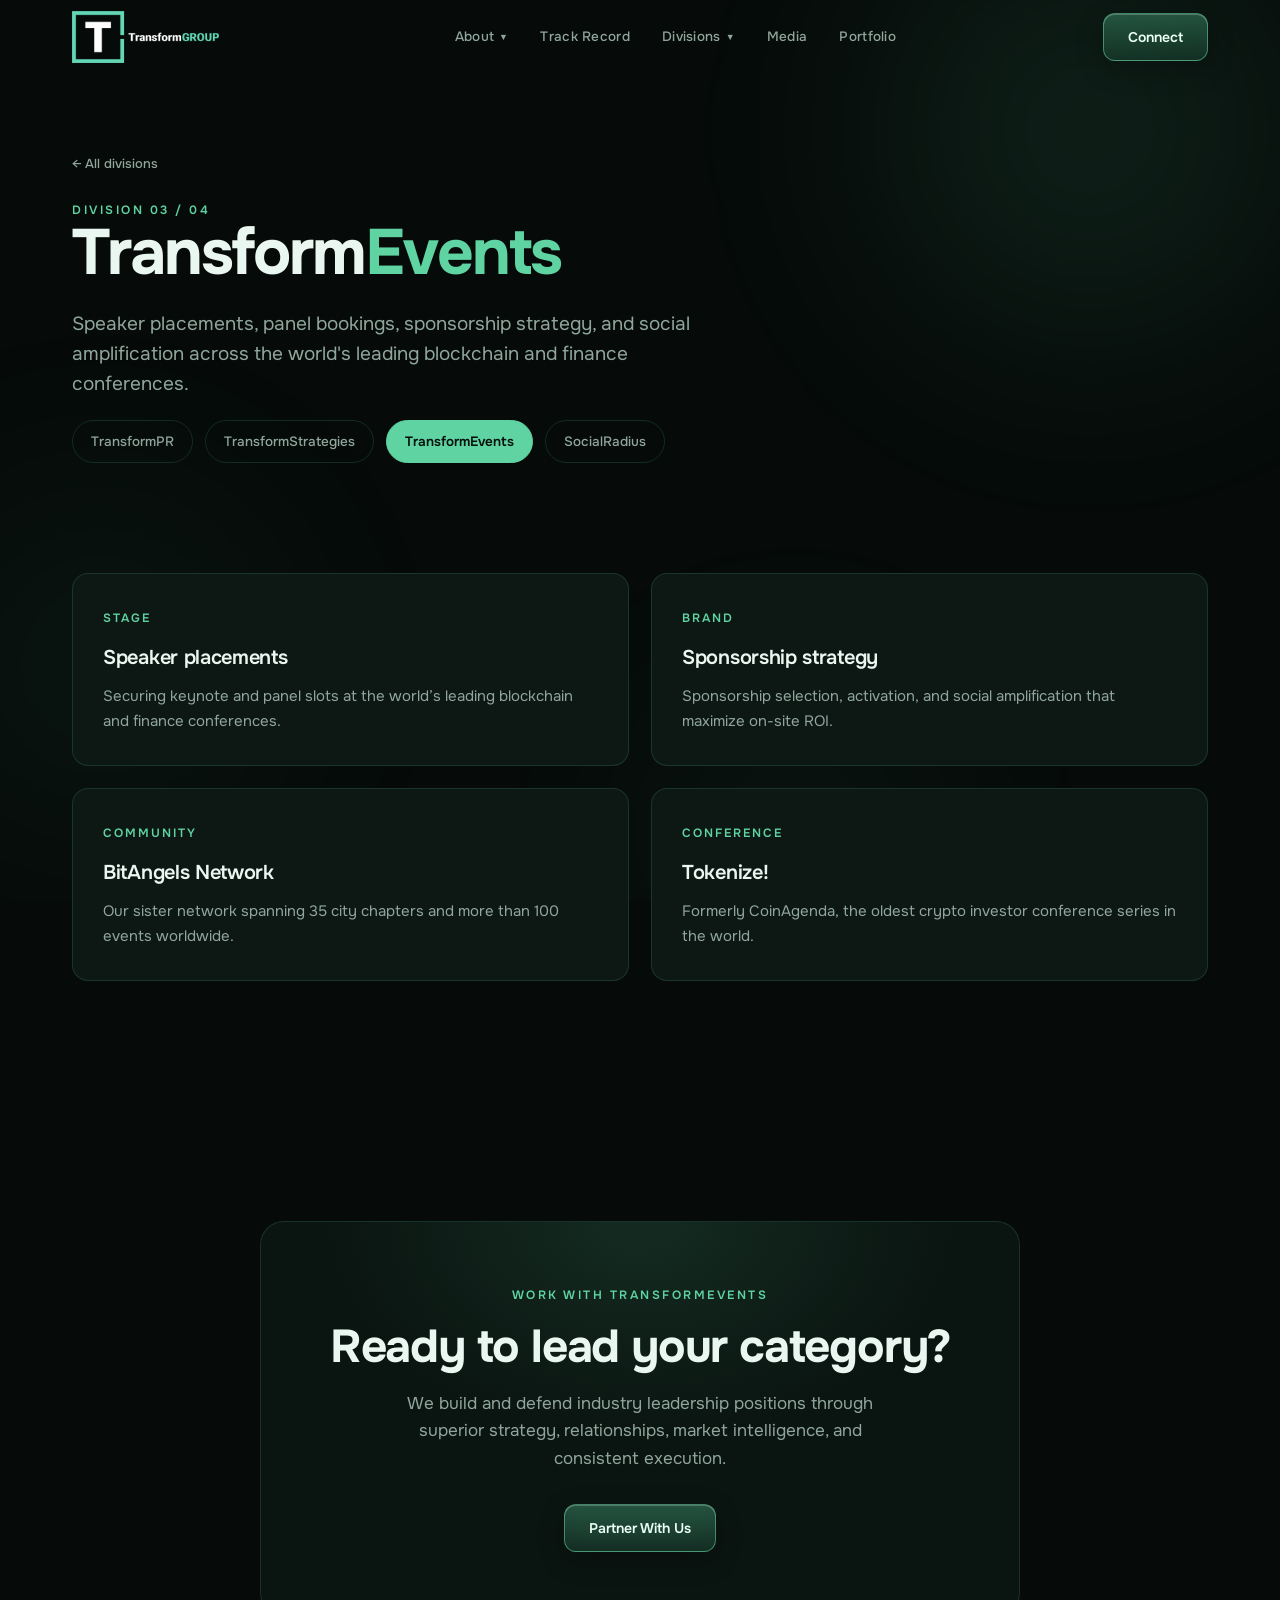
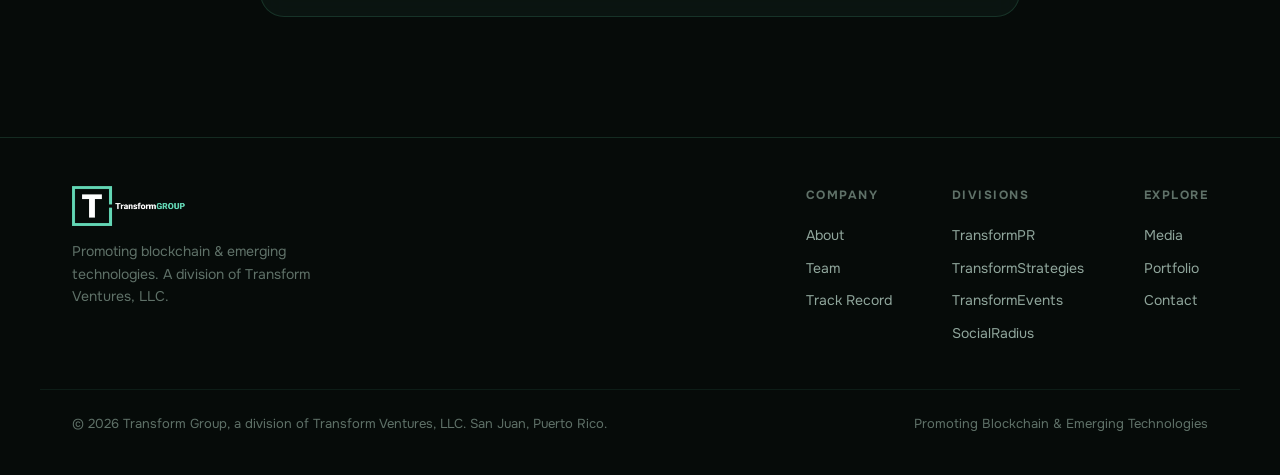
==== division-events.html @ 9abdb5f1 "Mobile: divisions as swipeable auto-advancing carousel (4s) + cache-bust v5 Co-Authored-By: Claude O" ====
<!DOCTYPE html>
<html lang="en">

<head>
  <meta charset="UTF-8">
  <meta name="viewport" content="width=device-width, initial-scale=1.0">
  <title>TransformEvents, Conference Speaking & Sponsorship | Transform Group</title>
  <meta name="description" content="TransformEvents secures speaker placements, panel bookings, and sponsorship strategy across the world's leading blockchain and finance conferences.">
  <meta name="robots" content="index, follow, max-image-preview:large">
  <meta name="theme-color" content="#060b09">
  <link rel="canonical" href="https://hannah435.github.io/transform-group-website/division-events.html">
  <meta property="og:type" content="website">
  <meta property="og:site_name" content="Transform Group">
  <meta property="og:title" content="TransformEvents, Conference Speaking & Sponsorship | Transform Group">
  <meta property="og:description" content="TransformEvents secures speaker placements, panel bookings, and sponsorship strategy across the world's leading blockchain and finance conferences.">
  <meta property="og:url" content="https://hannah435.github.io/transform-group-website/division-events.html">
  <meta name="twitter:card" content="summary_large_image">
  <link rel="icon" type="image/svg+xml" href="data:image/svg+xml,%3Csvg xmlns='http://www.w3.org/2000/svg' viewBox='0 0 32 32'%3E%3Crect x='4' y='4' width='24' height='24' rx='5' fill='none' stroke='%235fd3a2' stroke-width='3'/%3E%3Cpath d='M11 12h10M16 12v9' stroke='%23ffffff' stroke-width='3' stroke-linecap='round'/%3E%3C/svg%3E">
  <link rel="preconnect" href="https://fonts.googleapis.com">
  <link rel="preconnect" href="https://fonts.gstatic.com" crossorigin>
  <link href="https://fonts.googleapis.com/css2?family=Onest:wght@300;400;500;600;700;800&display=swap" rel="stylesheet">
  <link rel="stylesheet" href="site.css?v=5">
  <!-- Structured data: BreadcrumbList -->
  <script type="application/ld+json">
  {"@context":"https://schema.org","@type":"BreadcrumbList","itemListElement":[{"@type":"ListItem","position":1,"name":"Home","item":"https://hannah435.github.io/transform-group-website/"},{"@type":"ListItem","position":2,"name":"Divisions","item":"https://hannah435.github.io/transform-group-website/#divisions"},{"@type":"ListItem","position":3,"name":"TransformEvents","item":"https://hannah435.github.io/transform-group-website/division-events.html"}]}
  </script>
</head>

<body>
  <div class="ambient" aria-hidden="true">
    <div class="orb a"></div>
    <div class="orb b"></div>
    <div class="orb c"></div>
  </div>

  <header id="header">
    <div class="wrap nav">
      <a class="brand" href="index.html#top"><img src="img/logo.png" alt="Transform Group" class="brand-logo"></a>
      <nav class="nav-links" aria-label="Primary">
        <div class="has-sub">
          <a href="index.html#about" aria-haspopup="true">About <span class="caret">&#9660;</span></a>
          <div class="submenu">
            <a href="index.html#about"><b>Transform Group</b><span>The company &amp; what we stand for</span></a>
            <a href="team.html"><b>Team</b><span>Meet the senior leadership</span></a>
          </div>
        </div>
        <a href="index.html#track">Track Record</a>
        <div class="has-sub">
          <a href="index.html#divisions" aria-haspopup="true">Divisions <span class="caret">&#9660;</span></a>
          <div class="submenu">
            <a href="division-pr.html"><b>Transform<em>PR</em></b><span>TransformPR is Transform Group's full-servic&hellip;</span></a>
            <a href="division-strategies.html"><b>Transform<em>Strategies</em></b><span>TransformStrategies delivers business develo&hellip;</span></a>
            <a href="division-events.html"><b>Transform<em>Events</em></b><span>TransformEvents secures speaker placements, &hellip;</span></a>
            <a href="socialradius.html"><b>Social<em>Radius</em></b><span>Award-winning social media agency</span></a>
          </div>
        </div>
        <a href="index.html#media">Media</a>
        <a href="index.html#portfolio">Portfolio</a>
      </nav>
      <a class="btn" href="index.html#contact">Connect <span class="arrow">&rarr;</span></a>
      <button class="menu-toggle" id="menuToggle" aria-label="Menu"><span></span><span></span><span></span></button>
    </div>
  </header>

  <main id="content">
    <section class="subhero">
      <div class="wrap">
        <a class="crumb" href="index.html#divisions">&larr; All divisions</a>
        <div class="tag-eyebrow">Division 03 / 04</div>
        <h1>Transform<em>Events</em></h1>
        <p class="lead">Speaker placements, panel bookings, sponsorship strategy, and social amplification across the world's leading blockchain and finance conferences.</p>
        <div class="sub-nav-strip">
          <a href="division-pr.html">TransformPR</a>
          <a href="division-strategies.html">TransformStrategies</a>
          <a href="division-events.html" class="current">TransformEvents</a>
          <a href="socialradius.html">SocialRadius</a>
        </div>
      </div>
    </section>
    <section style="padding-top: 20px;">
      <div class="wrap">
        <div class="feature-grid">
          <div class="feature">
            <span class="k">Stage</span>
            <h3>Speaker placements</h3>
            <p>Securing keynote and panel slots at the world&rsquo;s leading blockchain and finance conferences.</p>
          </div>
          <div class="feature">
            <span class="k">Brand</span>
            <h3>Sponsorship strategy</h3>
            <p>Sponsorship selection, activation, and social amplification that maximize on-site ROI.</p>
          </div>
          <div class="feature">
            <span class="k">Community</span>
            <h3>BitAngels Network</h3>
            <p>Our sister network spanning 35 city chapters and more than 100 events worldwide.</p>
          </div>
          <div class="feature">
            <span class="k">Conference</span>
            <h3>Tokenize!</h3>
            <p>Formerly CoinAgenda, the oldest crypto investor conference series in the world.</p>
          </div>
        </div>
      </div>
    </section>
    <section class="contact">
      <div class="wrap">
        <div class="contact-card">
          <div class="tag-eyebrow">Work With TransformEvents</div>
          <h2>Ready to lead your category?</h2>
          <p>We build and defend industry leadership positions through superior strategy, relationships, market intelligence, and consistent execution.</p>
          <a class="btn" href="mailto:info@transformgroup.com">Partner With Us <span class="arrow">&rarr;</span></a>
        </div>
      </div>
    </section>
  </main>

  <footer>
    <div class="wrap foot">
      <div>
        <a class="brand" href="index.html#top"><img src="img/logo.png" alt="Transform Group" class="brand-logo"></a>
        <p style="color:var(--text-faint); font-size:14px; max-width:280px;">Promoting blockchain &amp; emerging technologies. A division of Transform Ventures, LLC.</p>
      </div>
      <div class="foot-cols">
        <div class="foot-col"><h4>Company</h4><a href="index.html#about">About</a><a href="team.html">Team</a><a href="index.html#track">Track Record</a></div>
        <div class="foot-col"><h4>Divisions</h4><a href="division-pr.html">TransformPR</a><a href="division-strategies.html">TransformStrategies</a><a href="division-events.html">TransformEvents</a><a href="socialradius.html">SocialRadius</a></div>
        <div class="foot-col"><h4>Explore</h4><a href="index.html#media">Media</a><a href="index.html#portfolio">Portfolio</a><a href="index.html#contact">Contact</a></div>
      </div>
    </div>
    <div class="wrap foot-bottom">
      <span>&copy; 2026 Transform Group, a division of Transform Ventures, LLC. San Juan, Puerto Rico.</span>
      <span>Promoting Blockchain &amp; Emerging Technologies</span>
    </div>
  </footer>

  <button class="to-top" id="toTop" aria-label="Back to top">
    <svg viewBox="0 0 24 24" aria-hidden="true"><path d="M12 19V5M5 12l7-7 7 7" stroke-linecap="round" stroke-linejoin="round"/></svg>
  </button>
  <script>
    const header = document.getElementById('header');
    const toTop = document.getElementById('toTop');
    addEventListener('scroll', () => {
      header.classList.toggle('scrolled', scrollY > 20);
      if (toTop) toTop.classList.toggle('show', scrollY > 700);
    }, { passive: true });
    const mt = document.getElementById('menuToggle');
    const navMq = window.matchMedia('(max-width: 860px)');
    mt.addEventListener('click', () => {
      const o = header.classList.toggle('open'); mt.setAttribute('aria-expanded', o);
      if (!o) document.querySelectorAll('.has-sub.sub-open').forEach(s => s.classList.remove('sub-open'));
    });
    document.querySelectorAll('.has-sub > a[aria-haspopup]').forEach(trigger => {
      trigger.addEventListener('click', e => {
        if (navMq.matches) { e.preventDefault(); trigger.closest('.has-sub').classList.toggle('sub-open'); }
      });
    });
    document.querySelectorAll('.nav-links a:not([aria-haspopup]), .nav .btn').forEach(a => a.addEventListener('click', () => {
      header.classList.remove('open');
      document.querySelectorAll('.has-sub.sub-open').forEach(s => s.classList.remove('sub-open'));
    }));
    if (toTop) toTop.addEventListener('click', () => scrollTo({ top: 0, behavior: 'smooth' }));
    document.querySelectorAll('.has-sub').forEach(sub => {
      const t = sub.querySelector('a[aria-haspopup]'); if (!t) return; t.setAttribute('aria-expanded', 'false');
      sub.addEventListener('mouseenter', () => t.setAttribute('aria-expanded', 'true'));
      sub.addEventListener('mouseleave', () => t.setAttribute('aria-expanded', 'false'));
      sub.addEventListener('focusin', () => t.setAttribute('aria-expanded', 'true'));
      sub.addEventListener('focusout', () => t.setAttribute('aria-expanded', 'false'));
    });
  </script>
</body>

</html>
---- site.css ----
:root {
      --mint: #5fd3a2;
      --mint-bright: #7dffc0;
      --mint-dim: #3f9b76;
      --bg: #060b09;
      --bg-raised: #0a120f;
      --bg-card: #0d1814;
      --bg-glass: rgba(16, 30, 25, 0.55);
      --line: rgba(95, 211, 162, 0.16);
      --line-soft: rgba(95, 211, 162, 0.09);
      --text: #eaf6f0;
      --text-dim: #90a69c;
      --text-faint: #5f7168;
      --display: 'Onest', sans-serif;
      --body: 'Onest', sans-serif;
    }

    * {
      margin: 0;
      padding: 0;
      box-sizing: border-box;
    }

    html {
      scroll-behavior: smooth;
    }

    body {
      background: var(--bg);
      color: var(--text);
      font-family: var(--body);
      font-size: 16px;
      line-height: 1.6;
      -webkit-font-smoothing: antialiased;
      overflow-x: hidden;
    }

    a {
      color: inherit;
      text-decoration: none;
    }

    ::selection {
      background: rgba(95, 211, 162, 0.3);
      color: #fff;
    }

    .wrap {
      max-width: 1200px;
      margin: 0 auto;
      padding: 0 32px;
    }

    /* animated ambient background */
    .ambient {
      position: fixed;
      inset: 0;
      z-index: -2;
      pointer-events: none;
      overflow: hidden;
    }

    .orb {
      position: absolute;
      border-radius: 50%;
      filter: blur(90px);
      opacity: 0.5;
    }

    .orb.a {
      width: 620px;
      height: 620px;
      background: radial-gradient(circle, rgba(95, 211, 162, 0.28), transparent 70%);
      top: -180px;
      right: -120px;
      animation: drift1 22s ease-in-out infinite;
    }

    .orb.b {
      width: 520px;
      height: 520px;
      background: radial-gradient(circle, rgba(60, 140, 110, 0.22), transparent 70%);
      top: 45%;
      left: -160px;
      animation: drift2 28s ease-in-out infinite;
    }

    .orb.c {
      width: 460px;
      height: 460px;
      background: radial-gradient(circle, rgba(95, 211, 162, 0.14), transparent 70%);
      bottom: -160px;
      right: 20%;
      animation: drift1 26s ease-in-out infinite reverse;
    }

    @keyframes drift1 {

      0%,
      100% {
        transform: translate(0, 0);
      }

      50% {
        transform: translate(-60px, 50px);
      }
    }

    @keyframes drift2 {

      0%,
      100% {
        transform: translate(0, 0);
      }

      50% {
        transform: translate(70px, -40px);
      }
    }

    .grid-overlay {
      position: fixed;
      inset: 0;
      z-index: -1;
      pointer-events: none;
      background-image: linear-gradient(rgba(95, 211, 162, 0.025) 1px, transparent 1px),
        linear-gradient(90deg, rgba(95, 211, 162, 0.025) 1px, transparent 1px);
      background-size: 64px 64px;
      mask-image: radial-gradient(ellipse 80% 60% at 50% 0%, #000 20%, transparent 75%);
    }

    /* ---------- nav ---------- */
    header {
      position: fixed;
      top: 0;
      left: 0;
      right: 0;
      z-index: 100;
      transition: background 0.3s, border-color 0.3s, backdrop-filter 0.3s;
      border-bottom: 1px solid transparent;
    }

    header.scrolled {
      background: rgba(6, 11, 9, 0.8);
      backdrop-filter: blur(16px);
      border-bottom: 1px solid var(--line-soft);
    }

    .nav {
      display: flex;
      align-items: center;
      justify-content: space-between;
      height: 74px;
    }

    .brand {
      display: flex;
      align-items: center;
      gap: 12px;
      font-family: var(--display);
      font-weight: 600;
      font-size: 17px;
      letter-spacing: -0.2px;
    }

    .brand .mark {
      width: 34px;
      height: 34px;
      border: 2.5px solid var(--mint);
      border-radius: 7px;
      display: grid;
      place-items: center;
      position: relative;
      box-shadow: 0 0 18px rgba(95, 211, 162, 0.25);
    }

    .brand .mark::after {
      content: '';
      position: absolute;
      right: -6px;
      top: 50%;
      transform: translateY(-50%);
      width: 5px;
      height: 5px;
      background: var(--mint);
      border-radius: 1px;
    }

    .brand .mark span {
      font-family: var(--display);
      font-weight: 700;
      font-size: 18px;
      color: #fff;
      line-height: 1;
    }

    .brand em {
      font-style: normal;
      color: var(--mint);
    }

    .nav-links {
      display: flex;
      align-items: center;
      gap: 32px;
      font-size: 13.5px;
      font-weight: 500;
      letter-spacing: 0.3px;
      color: var(--text-dim);
    }

    .nav-links a {
      position: relative;
      transition: color 0.2s;
      padding: 4px 0;
    }

    .nav-links a::after {
      content: '';
      position: absolute;
      left: 0;
      bottom: -2px;
      width: 0;
      height: 1.5px;
      background: var(--mint);
      transition: width 0.25s;
    }

    .nav-links a:hover {
      color: var(--text);
    }

    .nav-links a:hover::after {
      width: 100%;
    }

    .btn {
      display: inline-flex;
      align-items: center;
      gap: 8px;
      font-family: var(--display);
      font-weight: 600;
      font-size: 14px;
      padding: 12px 24px;
      border-radius: 12px;
      color: #eafff5;
      background: linear-gradient(180deg, rgba(95, 211, 162, 0.32), rgba(95, 211, 162, 0.12));
      border: 1px solid rgba(125, 255, 192, 0.42);
      backdrop-filter: blur(12px) saturate(1.35);
      -webkit-backdrop-filter: blur(12px) saturate(1.35);
      box-shadow: inset 0 1px 0 rgba(255, 255, 255, 0.22), 0 8px 26px rgba(0, 0, 0, 0.28);
      transition: transform 0.2s, box-shadow 0.25s, background 0.25s, border-color 0.25s;
      cursor: pointer;
    }

    .btn:hover {
      transform: translateY(-2px);
      background: linear-gradient(180deg, rgba(95, 211, 162, 0.46), rgba(95, 211, 162, 0.2));
      border-color: rgba(125, 255, 192, 0.7);
      box-shadow: inset 0 1px 0 rgba(255, 255, 255, 0.32), 0 14px 38px rgba(95, 211, 162, 0.3);
    }

    .btn.ghost {
      color: var(--mint);
      background: rgba(255, 255, 255, 0.04);
      border: 1px solid rgba(95, 211, 162, 0.28);
      box-shadow: inset 0 1px 0 rgba(255, 255, 255, 0.08);
    }

    .btn.ghost:hover {
      border-color: rgba(95, 211, 162, 0.55);
      background: rgba(95, 211, 162, 0.12);
      box-shadow: inset 0 1px 0 rgba(255, 255, 255, 0.12);
    }

    .btn .arrow {
      transition: transform 0.2s;
    }

    .btn:hover .arrow {
      transform: translateX(4px);
    }

    .menu-toggle {
      display: none;
      background: none;
      border: none;
      color: var(--text);
      cursor: pointer;
      width: 40px;
      height: 40px;
    }

    .menu-toggle span {
      display: block;
      width: 22px;
      height: 2px;
      background: currentColor;
      margin: 4px auto;
      transition: 0.3s;
    }

    /* ---------- hero ---------- */
    .hero {
      position: relative;
      min-height: 100vh;
      display: flex;
      align-items: center;
      padding: 120px 0 60px;
    }

    /* balanced hero width — keeps left/right whitespace even */
    .hero .wrap {
      max-width: 1320px;
    }

    .hero-grid {
      display: grid;
      grid-template-columns: minmax(0, 1.05fr) minmax(0, 1fr);
      gap: 20px;
      align-items: center;
      width: 100%;
    }

    .eyebrow {
      display: inline-flex;
      align-items: center;
      gap: 9px;
      font-family: var(--display);
      font-size: 12px;
      font-weight: 600;
      letter-spacing: 2.5px;
      text-transform: uppercase;
      color: var(--mint);
      margin-bottom: 24px;
      padding: 7px 14px;
      border: 1px solid var(--line);
      border-radius: 100px;
      background: rgba(95, 211, 162, 0.04);
    }

    .eyebrow .dot {
      width: 7px;
      height: 7px;
      border-radius: 50%;
      background: var(--mint);
      box-shadow: 0 0 10px var(--mint);
      animation: pulse 2s ease-in-out infinite;
    }

    @keyframes pulse {

      0%,
      100% {
        opacity: 1;
        transform: scale(1);
      }

      50% {
        opacity: 0.5;
        transform: scale(0.8);
      }
    }

    h1 {
      font-family: var(--display);
      font-size: clamp(44px, 5.6vw, 74px);
      font-weight: 700;
      line-height: 1.04;
      letter-spacing: -2px;
      margin-bottom: 26px;
    }

    h1 .accent {
      background: linear-gradient(120deg, var(--mint), var(--mint-bright));
      -webkit-background-clip: text;
      background-clip: text;
      -webkit-text-fill-color: transparent;
    }

    .hero-sub {
      font-size: 18px;
      color: var(--text-dim);
      max-width: 480px;
      margin-bottom: 36px;
    }

    .hero-ctas {
      display: flex;
      gap: 14px;
      flex-wrap: wrap;
      align-items: center;
    }

    .hero-mini {
      display: flex;
      gap: 26px;
      margin-top: 46px;
      flex-wrap: wrap;
    }

    .hero-mini div b {
      font-family: var(--display);
      font-size: 22px;
      font-weight: 700;
      color: var(--text);
      display: block;
    }

    .hero-mini div span {
      font-size: 12.5px;
      color: var(--text-faint);
      letter-spacing: 0.4px;
    }

    #logo3d {
      position: relative;
      width: calc(100% + 130px);
      margin-right: -130px;
      aspect-ratio: 1 / 1.12;
      max-height: 680px;
      cursor: grab;
    }

    #logo3d:active {
      cursor: grabbing;
    }

    #logo3d canvas {
      display: block;
      width: 100% !important;
      height: 100% !important;
    }

    .scroll-cue {
      position: absolute;
      bottom: 26px;
      left: 50%;
      transform: translateX(-50%);
      display: flex;
      flex-direction: column;
      align-items: center;
      gap: 8px;
      color: var(--text-faint);
      font-size: 11px;
      letter-spacing: 2px;
      text-transform: uppercase;
      font-family: var(--display);
    }

    .scroll-cue .mouse {
      width: 22px;
      height: 34px;
      border: 1.5px solid var(--line);
      border-radius: 12px;
      position: relative;
    }

    .scroll-cue .mouse::after {
      content: '';
      position: absolute;
      top: 6px;
      left: 50%;
      transform: translateX(-50%);
      width: 3px;
      height: 6px;
      background: var(--mint);
      border-radius: 2px;
      animation: scrollw 1.8s ease-in-out infinite;
    }

    @keyframes scrollw {
      0% {
        opacity: 0;
        transform: translate(-50%, 0);
      }

      40% {
        opacity: 1;
      }

      100% {
        opacity: 0;
        transform: translate(-50%, 10px);
      }
    }

    /* ---------- stats ---------- */
    .stats {
      background: var(--bg-raised);
      position: relative;
      z-index: 1;
    }

    .stats-grid {
      display: grid;
      grid-template-columns: repeat(4, 1fr);
    }

    .stat {
      position: relative;
      padding: 42px 30px 40px;
      border-radius: 16px;
      transition: background 0.3s, transform 0.3s;
      overflow: hidden;
    }

    /* animated top accent bar on hover */
    .stat::before {
      content: '';
      position: absolute;
      top: 0;
      left: 0;
      height: 2px;
      width: 0;
      background: linear-gradient(90deg, var(--mint), var(--mint-bright));
      box-shadow: 0 0 14px var(--mint);
      transition: width 0.45s ease;
    }

    .stat:hover {
      background: rgba(95, 211, 162, 0.04);
      transform: translateY(-3px);
    }

    .stat:hover::before {
      width: 100%;
    }

    .stat b {
      display: block;
      font-family: var(--display);
      font-size: 46px;
      font-weight: 700;
      letter-spacing: -1.5px;
      color: var(--mint);
      line-height: 1.05;
    }

    .stat .label {
      display: block;
      margin-top: 10px;
      font-size: 14.5px;
      font-weight: 600;
      color: var(--text);
    }

    .stat .sub {
      display: block;
      margin-top: 3px;
      font-size: 12.5px;
      color: var(--text-faint);
    }

    /* self-drawing sparkline */
    .stat .spark {
      display: block;
      width: 100%;
      height: 26px;
      margin-top: 18px;
      overflow: visible;
    }

    .stat .spark .line {
      fill: none;
      stroke: var(--mint);
      stroke-width: 2;
      stroke-linecap: round;
      stroke-linejoin: round;
      opacity: 0.65;
      /* pathLength is normalized to 1, so the draw is perfectly even */
      stroke-dasharray: 1;
      stroke-dashoffset: 1;
      transition: stroke-dashoffset 1.4s cubic-bezier(0.22, 1, 0.36, 1) 0.3s, opacity 0.3s;
      will-change: stroke-dashoffset;
    }

    .stat .spark .area {
      fill: var(--mint);
      opacity: 0;
      transition: opacity 0.9s ease 0.9s;
    }

    .stat.in .spark .line {
      stroke-dashoffset: 0;
    }

    .stat.in .spark .area {
      opacity: 0.1;
    }

    .stat:hover .spark .line {
      opacity: 1;
    }

    .stat:hover .spark .area {
      opacity: 0.16;
    }

    @media (prefers-reduced-motion: reduce) {
      .stat .spark .line { transition: none; stroke-dashoffset: 0; }
      .stat .spark .area { transition: none; }
    }

    /* animated meter (market share) */
    .stat .meter {
      margin-top: 22px;
      display: flex;
      align-items: center;
      gap: 10px;
    }

    .stat .meter i {
      position: relative;
      flex: 1;
      height: 6px;
      border-radius: 100px;
      background: rgba(95, 211, 162, 0.12);
      overflow: hidden;
    }

    .stat .meter i::after {
      content: '';
      position: absolute;
      inset: 0;
      width: 0;
      border-radius: 100px;
      background: linear-gradient(90deg, var(--mint-dim), var(--mint-bright));
      box-shadow: 0 0 12px rgba(95, 211, 162, 0.5);
      transition: width 1.5s cubic-bezier(0.22, 1, 0.36, 1) 0.4s;
    }

    .stat.in .meter i::after {
      width: var(--val);
    }

    .stat .meter em {
      font-family: var(--display);
      font-style: normal;
      font-size: 12.5px;
      font-weight: 600;
      color: var(--mint);
    }

    /* ---------- sections ---------- */
    section {
      padding: 120px 0;
      position: relative;
    }

    .section-head {
      max-width: 680px;
      margin-bottom: 56px;
    }

    .section-head.center {
      margin-left: auto;
      margin-right: auto;
      text-align: center;
    }

    h2 {
      font-family: var(--display);
      font-size: clamp(32px, 3.6vw, 46px);
      font-weight: 700;
      letter-spacing: -1.2px;
      line-height: 1.1;
      margin: 16px 0 18px;
    }

    h2 .accent {
      color: var(--mint);
    }

    .section-head p {
      color: var(--text-dim);
      font-size: 17px;
    }

    .tag-eyebrow {
      font-family: var(--display);
      font-size: 12px;
      font-weight: 600;
      letter-spacing: 2.5px;
      text-transform: uppercase;
      color: var(--mint);
    }

    /* about */
    .about-grid {
      display: grid;
      grid-template-columns: 1.15fr 0.85fr;
      gap: 64px;
      align-items: center;
    }

    .about-copy p {
      color: var(--text-dim);
      font-size: 17.5px;
      line-height: 1.75;
    }

    .about-copy strong {
      color: var(--text);
      font-weight: 600;
    }

    .about-hq {
      background: var(--bg-glass);
      border: 1px solid var(--line);
      border-radius: 16px;
      padding: 32px;
      backdrop-filter: blur(10px);
    }

    .about-hq h3 {
      font-family: var(--display);
      font-size: 13px;
      letter-spacing: 2px;
      text-transform: uppercase;
      color: var(--mint);
      margin-bottom: 20px;
    }

    .about-hq li {
      list-style: none;
      padding: 13px 0;
      border-bottom: 1px solid var(--line-soft);
      display: flex;
      justify-content: space-between;
      align-items: center;
      font-size: 15px;
    }

    .about-hq li:last-child {
      border-bottom: none;
    }

    .about-hq li span {
      color: var(--text-faint);
      font-size: 13px;
    }

    .about-hq li.head-loc b {
      color: var(--mint);
    }

    /* timeline */
    .timeline {
      background: var(--bg-raised);
      border-top: 1px solid var(--line);
      border-bottom: 1px solid var(--line);
    }

    .tl-track {
      position: relative;
      margin-top: 12px;
    }

    /* neutralize the block-level reveal so children can stagger individually */
    .tl-track.reveal {
      opacity: 1;
      transform: none;
    }

    .tl-line {
      position: absolute;
      left: 0;
      right: 0;
      top: 54px;
      height: 2px;
      border-radius: 2px;
      background: var(--line);
    }

    .tl-progress {
      position: absolute;
      left: 0;
      top: 54px;
      height: 2px;
      width: 0;
      border-radius: 2px;
      background: linear-gradient(90deg, var(--mint-dim), var(--mint-bright));
      box-shadow: 0 0 12px var(--mint);
      transition: width 1.8s cubic-bezier(0.65, 0, 0.35, 1) 0.1s;
    }

    .tl-track.in .tl-progress {
      width: 100%;
    }

    .tl-items {
      display: grid;
      grid-template-columns: repeat(6, 1fr);
      gap: 22px;
      position: relative;
    }

    .tl-item {
      cursor: default;
      opacity: 0;
      transform: translateY(14px);
      transition: opacity 0.55s ease, transform 0.55s cubic-bezier(0.22, 1, 0.36, 1);
    }

    .tl-track.in .tl-item {
      opacity: 1;
      transform: none;
    }

    .tl-track.in .tl-item:nth-child(2) { transition-delay: 0.10s; }
    .tl-track.in .tl-item:nth-child(3) { transition-delay: 0.20s; }
    .tl-track.in .tl-item:nth-child(4) { transition-delay: 0.30s; }
    .tl-track.in .tl-item:nth-child(5) { transition-delay: 0.40s; }
    .tl-track.in .tl-item:nth-child(6) { transition-delay: 0.50s; }

    .tl-year {
      font-family: var(--display);
      font-size: 23px;
      font-weight: 700;
      line-height: 1;
      color: var(--mint);
      letter-spacing: -0.8px;
      margin-bottom: 20px;
      white-space: nowrap;
    }

    .tl-node {
      width: 16px;
      height: 16px;
      border-radius: 50%;
      background: var(--bg-raised);
      border: 2px solid var(--mint);
      margin: 0 0 22px;
      position: relative;
      /* lighting delay is variable (--nd) so it can trail the progress line;
         transform stays instant so hover is snappy */
      transition: background 0.45s ease var(--nd, 0s), box-shadow 0.45s ease var(--nd, 0s), transform 0.3s ease;
    }

    .tl-track.in .tl-node {
      background: var(--mint);
      box-shadow: 0 0 14px rgba(95, 211, 162, 0.55);
    }

    /* nodes light up in sequence as the line sweeps past them */
    .tl-track.in .tl-item:nth-child(1) .tl-node { --nd: 0.30s; }
    .tl-track.in .tl-item:nth-child(2) .tl-node { --nd: 0.58s; }
    .tl-track.in .tl-item:nth-child(3) .tl-node { --nd: 0.86s; }
    .tl-track.in .tl-item:nth-child(4) .tl-node { --nd: 1.14s; }
    .tl-track.in .tl-item:nth-child(5) .tl-node { --nd: 1.42s; }
    .tl-track.in .tl-item:nth-child(6) .tl-node { --nd: 1.70s; }

    .tl-item:hover .tl-node {
      --nd: 0s;
      transform: scale(1.4);
      box-shadow: 0 0 22px var(--mint);
      background: var(--mint);
    }

    .tl-item p {
      color: var(--text-dim);
      font-size: 14.5px;
      line-height: 1.62;
      margin-top: 0;
      max-width: 210px;
    }

    @media (prefers-reduced-motion: reduce) {
      .tl-item { opacity: 1; transform: none; transition: none; }
      .tl-progress, .tl-node { transition: none; }
    }

    /* divisions */
    .div-grid {
      display: grid;
      grid-template-columns: repeat(2, 1fr);
      gap: 22px;
    }

    .division {
      background:
        linear-gradient(180deg, rgba(95, 211, 162, 0.035), transparent 40%),
        var(--bg-card);
      border: 1px solid var(--line);
      border-radius: 20px;
      padding: 40px 36px 34px;
      position: relative;
      overflow: hidden;
      isolation: isolate;
      transition: transform 0.4s cubic-bezier(0.22, 1, 0.36, 1), border-color 0.3s, box-shadow 0.4s;
    }

    /* cursor-follow spotlight */
    .division::before {
      content: '';
      position: absolute;
      inset: 0;
      z-index: 0;
      background: radial-gradient(340px circle at var(--mx, 50%) var(--my, -20%), rgba(95, 211, 162, 0.16), transparent 62%);
      opacity: 0;
      transition: opacity 0.4s;
      pointer-events: none;
    }

    /* animated gradient top edge */
    .division::after {
      content: '';
      position: absolute;
      top: 0;
      left: 0;
      right: 0;
      height: 1.5px;
      background: linear-gradient(90deg, transparent, var(--mint), transparent);
      transform: scaleX(0);
      transform-origin: left;
      transition: transform 0.6s cubic-bezier(0.22, 1, 0.36, 1);
    }

    .division:hover {
      transform: translateY(-6px);
      border-color: rgba(95, 211, 162, 0.5);
      box-shadow: 0 24px 60px rgba(0, 0, 0, 0.35);
    }

    .division:hover::before {
      opacity: 1;
    }

    .division:hover::after {
      transform: scaleX(1);
    }

    .division > * {
      position: relative;
      z-index: 1;
    }

    /* big ghost index number */
    .dv-num {
      position: absolute;
      top: 26px;
      right: 32px;
      font-family: var(--display);
      font-size: 66px;
      font-weight: 700;
      line-height: 1;
      letter-spacing: -3px;
      color: transparent;
      -webkit-text-stroke: 1.3px rgba(95, 211, 162, 0.16);
      transition: -webkit-text-stroke 0.35s, transform 0.5s cubic-bezier(0.22, 1, 0.36, 1);
      pointer-events: none;
    }

    .division:hover .dv-num {
      -webkit-text-stroke: 1.3px rgba(95, 211, 162, 0.42);
      transform: translateY(-2px) scale(1.04);
    }

    .division h3 {
      font-family: var(--display);
      font-size: 25px;
      font-weight: 600;
      margin-bottom: 4px;
      letter-spacing: -0.5px;
    }

    .division h3 em {
      font-style: normal;
      color: var(--mint);
    }

    .dv-tags {
      display: flex;
      flex-wrap: wrap;
      gap: 8px;
      margin: 16px 0 18px;
    }

    .dv-tag {
      font-family: var(--display);
      font-size: 11.5px;
      font-weight: 500;
      letter-spacing: 0.3px;
      color: var(--mint);
      padding: 5px 12px;
      border: 1px solid var(--line);
      border-radius: 100px;
      background: rgba(95, 211, 162, 0.05);
      transition: background 0.25s, border-color 0.25s;
    }

    .division:hover .dv-tag {
      background: rgba(95, 211, 162, 0.1);
      border-color: rgba(95, 211, 162, 0.3);
    }

    .division p {
      color: var(--text-dim);
      font-size: 15px;
      line-height: 1.65;
    }

    /* media marquee */
    .media {
      background: var(--bg-raised);
      border-top: 1px solid var(--line);
      border-bottom: 1px solid var(--line);
      overflow: hidden;
    }

    .marquee-label {
      font-family: var(--display);
      font-size: 12px;
      letter-spacing: 2px;
      text-transform: uppercase;
      color: var(--text-faint);
      margin: 0 0 16px;
    }

    .marquee {
      position: relative;
      overflow: hidden;
      -webkit-mask-image: linear-gradient(90deg, transparent, #000 8%, #000 92%, transparent);
      mask-image: linear-gradient(90deg, transparent, #000 8%, #000 92%, transparent);
    }

    .marquee-inner {
      display: flex;
      gap: 14px;
      width: max-content;
      animation: scrollx 44s linear infinite;
    }

    .marquee.rev .marquee-inner {
      animation-direction: reverse;
      animation-duration: 52s;
    }

    .marquee:hover .marquee-inner {
      animation-play-state: paused;
    }

    @keyframes scrollx {
      to {
        transform: translateX(-50%);
      }
    }

    .outlet {
      font-family: var(--display);
      font-size: 18px;
      font-weight: 500;
      color: var(--text-dim);
      padding: 12px 24px;
      border: 1px solid var(--line-soft);
      border-radius: 100px;
      white-space: nowrap;
      transition: color 0.2s, border-color 0.2s, background 0.2s;
    }

    .outlet:hover {
      color: var(--mint);
      border-color: var(--line);
      background: rgba(95, 211, 162, 0.04);
    }

    /* portfolio */
    .filters {
      display: flex;
      flex-wrap: wrap;
      gap: 10px;
      margin-bottom: 40px;
      justify-content: center;
    }

    .filter {
      font-family: var(--display);
      font-size: 13px;
      font-weight: 500;
      color: var(--text-dim);
      padding: 9px 16px;
      border: 1px solid var(--line);
      border-radius: 100px;
      background: transparent;
      cursor: pointer;
      transition: all 0.2s;
    }

    .filter:hover {
      color: var(--text);
      border-color: rgba(95, 211, 162, 0.4);
    }

    .filter.active {
      background: var(--mint);
      color: #06110c;
      border-color: var(--mint);
      font-weight: 600;
    }

    .chips {
      display: flex;
      flex-wrap: wrap;
      gap: 10px;
      justify-content: center;
      min-height: 120px;
    }

    .chip {
      font-family: var(--body);
      font-size: 14px;
      font-weight: 500;
      color: var(--text);
      padding: 10px 18px;
      border: 1px solid var(--line);
      border-radius: 10px;
      background: var(--bg-card);
      transition: transform 0.25s, opacity 0.25s, border-color 0.2s, background 0.2s;
    }

    .chip:hover {
      border-color: rgba(95, 211, 162, 0.5);
      background: rgba(95, 211, 162, 0.06);
      color: var(--mint);
      transform: translateY(-2px);
    }

    .chip.hide {
      display: none;
    }

    .chip .cat {
      display: block;
      font-size: 10.5px;
      color: var(--text-faint);
      letter-spacing: 0.5px;
      margin-top: 1px;
    }

    /* leadership */
    .team-grid {
      display: grid;
      grid-template-columns: repeat(2, 1fr);
      gap: 22px;
    }

    .leader {
      background: var(--bg-card);
      border: 1px solid var(--line);
      border-radius: 16px;
      padding: 32px;
      transition: border-color 0.3s;
    }

    .leader:hover {
      border-color: rgba(95, 211, 162, 0.35);
    }

    .leader-head {
      display: flex;
      align-items: center;
      gap: 18px;
      margin-bottom: 18px;
    }

    .avatar {
      width: 60px;
      height: 60px;
      border-radius: 14px;
      background: linear-gradient(135deg, rgba(95, 211, 162, 0.25), rgba(95, 211, 162, 0.05));
      border: 1px solid var(--line);
      display: grid;
      place-items: center;
      font-family: var(--display);
      font-weight: 700;
      font-size: 22px;
      color: var(--mint);
      flex-shrink: 0;
    }

    .leader-head h3 {
      font-family: var(--display);
      font-size: 21px;
      font-weight: 600;
      letter-spacing: -0.3px;
    }

    .leader-head .role {
      color: var(--mint);
      font-size: 13px;
      font-weight: 500;
      letter-spacing: 0.4px;
      margin-top: 2px;
    }

    .bio {
      color: var(--text-dim);
      font-size: 15px;
      line-height: 1.72;
      position: relative;
    }

    .bio-clip {
      max-height: 132px;
      overflow: hidden;
      transition: max-height 0.5s ease;
      -webkit-mask-image: linear-gradient(#000 55%, transparent);
      mask-image: linear-gradient(#000 55%, transparent);
    }

    .bio-clip.open {
      max-height: 1400px;
      -webkit-mask-image: none;
      mask-image: none;
    }

    .bio-toggle {
      margin-top: 14px;
      font-family: var(--display);
      font-size: 13px;
      font-weight: 600;
      color: var(--mint);
      background: none;
      border: none;
      cursor: pointer;
      padding: 0;
      display: inline-flex;
      align-items: center;
      gap: 6px;
    }

    .bio-toggle .ico {
      transition: transform 0.3s;
    }

    .bio-toggle.open .ico {
      transform: rotate(180deg);
    }

    /* contact */
    .contact {
      text-align: center;
    }

    .contact-card {
      max-width: 760px;
      margin: 0 auto;
      background: var(--bg-glass);
      border: 1px solid var(--line);
      border-radius: 24px;
      padding: 64px 48px;
      backdrop-filter: blur(12px);
      position: relative;
      overflow: hidden;
    }

    .contact-card::before {
      content: '';
      position: absolute;
      inset: 0;
      background: radial-gradient(ellipse 60% 80% at 50% 0%, rgba(95, 211, 162, 0.12), transparent 70%);
    }

    .contact-card>* {
      position: relative;
    }

    .contact-card h2 {
      margin-bottom: 18px;
    }

    .contact-card p {
      color: var(--text-dim);
      max-width: 520px;
      margin: 0 auto 32px;
      font-size: 17px;
    }

    .contact-meta {
      margin-top: 34px;
      display: flex;
      gap: 30px;
      justify-content: center;
      flex-wrap: wrap;
      color: var(--text-faint);
      font-size: 13.5px;
    }

    .contact-meta b {
      color: var(--text);
      font-weight: 600;
      display: block;
      font-size: 15px;
      margin-bottom: 2px;
    }

    footer {
      border-top: 1px solid var(--line);
      padding: 48px 0 40px;
    }

    .foot {
      display: flex;
      justify-content: space-between;
      align-items: flex-start;
      gap: 30px;
      flex-wrap: wrap;
    }

    .foot .brand {
      font-size: 16px;
      margin-bottom: 14px;
    }

    .foot-col h4 {
      font-family: var(--display);
      font-size: 12px;
      letter-spacing: 1.5px;
      text-transform: uppercase;
      color: var(--text-faint);
      margin-bottom: 14px;
    }

    .foot-col a {
      display: block;
      color: var(--text-dim);
      font-size: 14px;
      padding: 5px 0;
      transition: color 0.2s;
    }

    .foot-col a:hover {
      color: var(--mint);
    }

    .foot-cols {
      display: flex;
      gap: 60px;
      flex-wrap: wrap;
    }

    .foot-bottom {
      margin-top: 40px;
      padding-top: 24px;
      border-top: 1px solid var(--line-soft);
      display: flex;
      justify-content: space-between;
      gap: 16px;
      flex-wrap: wrap;
      font-size: 13px;
      color: var(--text-faint);
    }

    /* reveal */
    .reveal {
      opacity: 0;
      transform: translateY(28px);
      transition: opacity 0.7s ease, transform 0.7s ease;
    }

    .reveal.in {
      opacity: 1;
      transform: none;
    }

    .reveal.d1 {
      transition-delay: 0.08s;
    }

    .reveal.d2 {
      transition-delay: 0.16s;
    }

    .reveal.d3 {
      transition-delay: 0.24s;
    }

    @media (prefers-reduced-motion: reduce) {
      .reveal {
        opacity: 1;
        transform: none;
        transition: none;
      }

      .orb,
      .marquee-inner {
        animation: none !important;
      }
    }

    /* responsive */
    @media (max-width: 980px) {
      .about-grid {
        grid-template-columns: 1fr;
        gap: 40px;
      }

      .div-grid,
      .team-grid {
        grid-template-columns: 1fr;
      }

      /* mobile timeline: clean vertical list with a connecting line through the nodes */
      .tl-items {
        grid-template-columns: 1fr;
        gap: 0;
        margin-left: 2px;
      }

      .tl-line,
      .tl-progress {
        display: none;
      }

      .tl-item {
        display: block;
        position: relative;
        padding: 0 0 30px 34px;
      }

      /* connecting line segment (not after the last item) */
      .tl-item:not(:last-child)::before {
        content: '';
        position: absolute;
        left: 7px;
        top: 8px;
        bottom: -8px;
        width: 2px;
        background: var(--line);
      }

      .tl-node {
        position: absolute;
        left: 0;
        top: 2px;
        margin: 0;
      }

      .tl-year {
        font-size: 21px;
        margin-bottom: 8px;
      }

      .tl-item p {
        margin-top: 0;
        max-width: none;
      }
    }

    @media (max-width: 860px) {
      .hero-grid {
        grid-template-columns: 1fr;
      }

      #logo3d {
        max-height: 400px;
        order: -1;
      }

      .stats-grid {
        grid-template-columns: repeat(2, 1fr);
      }

      .nav-links,
      .nav .btn {
        display: none;
      }

      .menu-toggle {
        display: block;
      }

      header.open .nav-links {
        display: flex;
        position: absolute;
        top: 74px;
        left: 0;
        right: 0;
        flex-direction: column;
        gap: 4px;
        background: rgba(6, 11, 9, 0.97);
        backdrop-filter: blur(16px);
        padding: 20px 32px 28px;
        border-bottom: 1px solid var(--line);
      }

      header.open .nav-links a {
        padding: 12px 0;
        font-size: 16px;
      }

      header.open .nav .btn {
        display: inline-flex;
      }

      .scroll-cue {
        display: none;
      }
    }

    @media (max-width: 560px) {
      .wrap {
        padding: 0 20px;
      }

      section {
        padding: 84px 0;
      }

      .stat b {
        font-size: 38px;
      }
    }

    /* ---------- nav dropdown (Divisions) ---------- */
    .nav-links .has-sub {
      position: relative;
    }

    .nav-links .has-sub > a {
      display: inline-flex;
      align-items: center;
      gap: 5px;
    }

    .nav-links .has-sub .caret {
      font-size: 9px;
      transition: transform 0.25s;
    }

    .nav-links .has-sub:hover .caret {
      transform: rotate(180deg);
    }

    .submenu {
      position: absolute;
      top: calc(100% + 6px);
      left: 50%;
      transform: translateX(-50%) translateY(8px);
      min-width: 250px;
      padding: 8px;
      background: rgba(10, 18, 15, 0.97);
      backdrop-filter: blur(16px);
      border: 1px solid var(--line);
      border-radius: 14px;
      box-shadow: 0 22px 55px rgba(0, 0, 0, 0.55);
      opacity: 0;
      visibility: hidden;
      pointer-events: none;
      transition: opacity 0.22s ease, transform 0.22s ease, visibility 0.22s;
    }

    .submenu::before {
      content: '';
      position: absolute;
      top: -14px;
      left: 0;
      right: 0;
      height: 14px;
    }

    .nav-links .has-sub:hover .submenu {
      opacity: 1;
      visibility: visible;
      pointer-events: auto;
      transform: translateX(-50%) translateY(0);
    }

    .submenu a {
      display: block;
      padding: 11px 14px;
      border-radius: 9px;
      letter-spacing: 0;
    }

    .submenu a::after {
      display: none;
    }

    .submenu a:hover {
      background: rgba(95, 211, 162, 0.08);
    }

    .submenu a b {
      display: block;
      font-family: var(--display);
      font-weight: 600;
      font-size: 14px;
      color: var(--text);
      margin-bottom: 2px;
    }

    .submenu a b em {
      font-style: normal;
      color: var(--mint);
    }

    .submenu a:hover b {
      color: var(--mint);
    }

    .submenu a span {
      display: block;
      font-size: 11.5px;
      color: var(--text-faint);
      line-height: 1.4;
    }

    /* clickable division card affordance */
    .division .learn {
      display: inline-flex;
      align-items: center;
      gap: 7px;
      margin-top: 20px;
      font-family: var(--display);
      font-size: 13px;
      font-weight: 600;
      color: var(--mint);
    }

    .division .learn .arrow {
      transition: transform 0.25s;
    }

    .division:hover .learn .arrow {
      transform: translateX(4px);
    }

    /* ---------- division sub-page ---------- */
    .subhero {
      padding: 150px 0 70px;
      position: relative;
    }

    .crumb {
      display: inline-flex;
      align-items: center;
      gap: 8px;
      font-family: var(--display);
      font-size: 13px;
      font-weight: 500;
      color: var(--text-dim);
      margin-bottom: 26px;
      transition: color 0.2s;
    }

    .crumb:hover {
      color: var(--mint);
    }

    .subhero h1 {
      font-size: clamp(40px, 5vw, 66px);
      margin-bottom: 22px;
    }

    .subhero h1 em {
      font-style: normal;
      color: var(--mint);
    }

    .subhero .lead {
      font-size: 19px;
      color: var(--text-dim);
      max-width: 640px;
    }

    .feature-grid {
      display: grid;
      grid-template-columns: repeat(2, 1fr);
      gap: 22px;
      margin-top: 20px;
    }

    .feature {
      background: var(--bg-card);
      border: 1px solid var(--line);
      border-radius: 16px;
      padding: 30px 30px 32px;
      transition: transform 0.3s, border-color 0.3s;
    }

    .feature:hover {
      transform: translateY(-4px);
      border-color: rgba(95, 211, 162, 0.4);
    }

    .feature .k {
      font-family: var(--display);
      font-size: 12px;
      letter-spacing: 2px;
      text-transform: uppercase;
      color: var(--mint);
      font-weight: 600;
    }

    .feature h3 {
      font-family: var(--display);
      font-size: 20px;
      font-weight: 600;
      margin: 12px 0 10px;
      letter-spacing: -0.3px;
    }

    .feature p {
      color: var(--text-dim);
      font-size: 15px;
      line-height: 1.65;
    }

    .sub-nav-strip {
      display: flex;
      flex-wrap: wrap;
      gap: 12px;
      margin-top: 20px;
    }

    .sub-nav-strip a {
      font-family: var(--display);
      font-size: 13.5px;
      font-weight: 500;
      color: var(--text-dim);
      padding: 10px 18px;
      border: 1px solid var(--line);
      border-radius: 100px;
      transition: all 0.2s;
    }

    .sub-nav-strip a:hover {
      color: var(--text);
      border-color: rgba(95, 211, 162, 0.45);
    }

    .sub-nav-strip a.current {
      background: var(--mint);
      color: #06110c;
      border-color: var(--mint);
      font-weight: 600;
    }

    @media (max-width: 860px) {
      /* mobile submenu: collapsed by default, expands when its parent is tapped */
      header.open .submenu {
        position: static;
        opacity: 1;
        visibility: visible;
        pointer-events: auto;
        transform: none;
        box-shadow: none;
        background: transparent;
        border: none;
        margin: 0;
        min-width: 0;
        backdrop-filter: none;
        max-height: 0;
        overflow: hidden;
        padding: 0;
        text-align: center;
        transition: max-height 0.32s ease, padding 0.32s ease;
      }

      header.open .submenu::before {
        display: none;
      }

      /* cancel the desktop hover/focus centering transform on mobile (was shoving it off-screen) */
      header.open .nav-links .has-sub:hover .submenu,
      header.open .nav-links .has-sub:focus-within .submenu {
        transform: none;
      }

      header.open .submenu a {
        text-align: center;
      }

      header.open .has-sub.sub-open .submenu {
        max-height: 340px;
        padding: 2px 0 10px;
      }

      header.open .has-sub .caret {
        display: inline-block;
        transition: transform 0.3s;
      }

      header.open .has-sub.sub-open .caret {
        transform: rotate(180deg);
      }

      .feature-grid {
        grid-template-columns: 1fr;
      }
    }

    /* team sub-page: offset anchored members below the fixed header */
    .leader[id] {
      scroll-margin-top: 104px;
    }

    /* team sub-page: single stacked column (one member after another) */
    .team-grid.stacked {
      grid-template-columns: 1fr;
      max-width: 880px;
      margin: 0 auto;
      gap: 22px;
    }

    /* team sub-page: photo avatar + social buttons */
    .leader-head {
      align-items: center;
    }

    .avatar.avatar-lg {
      width: 84px;
      height: 84px;
      border-radius: 16px;
      font-size: 28px;
      position: relative;
      overflow: hidden;
    }

    .avatar.avatar-lg img {
      position: absolute;
      inset: 0;
      width: 100%;
      height: 100%;
      object-fit: cover;
      object-position: center 12%;
      z-index: 1;
    }

    .socials {
      display: flex;
      gap: 8px;
      margin-top: 13px;
    }

    .social {
      width: 34px;
      height: 34px;
      border-radius: 9px;
      display: grid;
      place-items: center;
      border: 1px solid var(--line);
      background: rgba(95, 211, 162, 0.05);
      color: var(--text-dim);
      transition: color 0.2s, border-color 0.2s, background 0.2s, transform 0.2s;
    }

    .social:hover {
      color: var(--mint);
      border-color: rgba(95, 211, 162, 0.42);
      background: rgba(95, 211, 162, 0.1);
      transform: translateY(-2px);
    }

    .social svg {
      width: 16px;
      height: 16px;
      fill: currentColor;
    }

    /* ---------- landing team photo cards ---------- */
    .team-cards {
      display: grid;
      grid-template-columns: repeat(4, 1fr);
      gap: 22px;
    }

    .tmember {
      background: var(--bg-card);
      border: 1px solid var(--line);
      border-radius: 18px;
      padding: 18px 18px 24px;
      text-align: center;
      transition: transform 0.35s cubic-bezier(0.22, 1, 0.36, 1), border-color 0.3s, box-shadow 0.35s;
    }

    .tmember:hover {
      transform: translateY(-6px);
      border-color: rgba(95, 211, 162, 0.45);
      box-shadow: 0 24px 55px rgba(0, 0, 0, 0.35);
    }

    .tphoto {
      position: relative;
      width: 100%;
      aspect-ratio: 1 / 1.1;
      border-radius: 14px;
      overflow: hidden;
      display: grid;
      place-items: center;
      margin-bottom: 18px;
      background: linear-gradient(150deg, rgba(95, 211, 162, 0.24), rgba(95, 211, 162, 0.04));
    }

    .tphoto img {
      position: absolute;
      inset: 0;
      width: 100%;
      height: 100%;
      object-fit: cover;
      object-position: center 15%;
      z-index: 1;
      transition: transform 0.5s cubic-bezier(0.22, 1, 0.36, 1);
    }

    .tmember:hover .tphoto img {
      transform: scale(1.05);
    }

    .tphoto::after {
      content: '';
      position: absolute;
      inset: 0;
      z-index: 2;
      background: linear-gradient(to top, rgba(6, 11, 9, 0.4), transparent 45%);
      pointer-events: none;
    }

    .tphoto .ini {
      font-family: var(--display);
      font-weight: 700;
      font-size: 46px;
      letter-spacing: -1px;
      color: var(--mint);
    }

    .tmember h3 {
      font-family: var(--display);
      font-size: 19px;
      font-weight: 600;
      letter-spacing: -0.3px;
    }

    .tmember h3 em {
      font-style: normal;
      color: var(--mint);
    }

    .tmember .role {
      color: var(--text-dim);
      font-size: 13px;
      font-style: italic;
      margin-top: 4px;
    }

    .tsocials {
      display: flex;
      justify-content: center;
      gap: 8px;
      margin-top: 16px;
    }

    .tsocials a {
      width: 34px;
      height: 34px;
      border-radius: 50%;
      display: grid;
      place-items: center;
      border: 1px solid var(--line);
      background: rgba(95, 211, 162, 0.05);
      color: var(--text-dim);
      transition: color 0.2s, border-color 0.2s, background 0.2s, transform 0.2s;
    }

    .tsocials a:hover {
      color: var(--mint);
      border-color: rgba(95, 211, 162, 0.42);
      background: rgba(95, 211, 162, 0.1);
      transform: translateY(-2px);
    }

    .tsocials svg {
      width: 15px;
      height: 15px;
      fill: currentColor;
    }

    .tsocials .bio {
      width: auto;
      border-radius: 100px;
      padding: 0 18px;
      font-family: var(--display);
      font-size: 12px;
      font-weight: 600;
      letter-spacing: 0.5px;
      background: var(--mint);
      color: #06110c;
      border-color: var(--mint);
    }

    .tsocials .bio:hover {
      color: #06110c;
      background: var(--mint-bright);
      border-color: var(--mint-bright);
    }

    @media (max-width: 980px) {
      .team-cards {
        grid-template-columns: repeat(2, 1fr);
      }
    }

    @media (max-width: 520px) {
      .team-cards {
        grid-template-columns: 1fr;
        max-width: 320px;
        margin: 0 auto;
      }
    }

    /* brand logo image (nav + footer) */
    .brand-logo {
      height: 52px;
      width: auto;
      display: block;
    }

    .foot .brand-logo {
      height: 40px;
    }

    /* ---------- hero floating 3D logo ---------- */
    .hero3d {
      position: relative;
      width: 100%;
      max-width: 600px;
      margin: 0 auto;
      perspective: 1200px;
    }

    /* on desktop, keep the logo its normal size but pin it to the right of its
       column so the far-right whitespace matches the left text margin */
    @media (min-width: 861px) {
      .hero3d {
        justify-self: end;
        margin: 0;
        max-width: 560px;
      }
    }

    /* on wide screens, let the logo bleed toward the right edge so the space to
       its right roughly matches the center gap (safe: only past 1600px) */
    @media (min-width: 1600px) {
      .hero3d {
        margin-right: -90px;
      }
    }

    .hero3d-glow {
      position: absolute;
      left: 50%;
      top: 50%;
      width: 82%;
      aspect-ratio: 1;
      transform: translate(-50%, -50%);
      border-radius: 50%;
      background: radial-gradient(circle, rgba(31, 224, 137, 0.4), transparent 62%);
      filter: blur(50px);
      z-index: 0;
      animation: hero3dGlow 5s ease-in-out infinite;
    }

    .hero3d-float {
      position: relative;
      z-index: 1;
      transform-style: preserve-3d;
      will-change: transform;
      animation: hero3dFloat 6.5s ease-in-out infinite;
    }

    .hero3d-img {
      display: block;
      width: 100%;
      height: auto;
      transform: rotateX(var(--rx, 0deg)) rotateY(var(--ry, 0deg));
      transition: transform 0.35s ease-out;
      filter: drop-shadow(0 34px 60px rgba(0, 0, 0, 0.55)) drop-shadow(0 0 44px rgba(31, 224, 137, 0.28));
    }

    @keyframes hero3dFloat {
      0%, 100% { transform: translateY(0) rotate(-0.5deg); }
      50%      { transform: translateY(-20px) rotate(0.5deg); }
    }

    @keyframes hero3dGlow {
      0%, 100% { opacity: 0.7;  transform: translate(-50%, -50%) scale(1); }
      50%      { opacity: 1;    transform: translate(-50%, -50%) scale(1.08); }
    }

    @media (prefers-reduced-motion: reduce) {
      .hero3d-float { animation: none; }
      .hero3d-glow { animation: none; }
    }

    /* scrim only used on mobile overlay */
    .hero-scrim { display: none; }

    @media (max-width: 860px) {
      /* mobile hero: clean text only — 3D logo watermark hidden */
      .hero {
        min-height: auto;
        padding: 100px 0 56px;
      }
      .hero3d,
      .hero-scrim {
        display: none;
      }
    }

    @media (max-width: 560px) {
      .hero3d {
        width: 76%;
        max-width: 260px;
        opacity: 0.9;
      }
    }

    /* ---------- hero staggered entrance ---------- */
    @keyframes heroFadeUp {
      from { opacity: 0; transform: translateY(20px); }
      to   { opacity: 1; transform: translateY(0); }
    }

    .hero-enter {
      opacity: 0;
      animation: heroFadeUp 600ms ease-out both;
      /* delays: heading 0ms, subheading 200ms, CTA 500ms (set inline per element) */
    }

    @media (prefers-reduced-motion: reduce) {
      .hero-enter {
        opacity: 1;
        animation: none;
      }
    }

    /* no arrows on buttons */
    .btn .arrow {
      display: none;
    }

    /* ============================================================
       UX / accessibility polish
       ============================================================ */

    /* visible keyboard focus (only for keyboard, not mouse) */
    a:focus-visible,
    button:focus-visible,
    input:focus-visible,
    textarea:focus-visible,
    .btn:focus-visible,
    .filter:focus-visible,
    .chip:focus-visible,
    .social:focus-visible,
    .faq-q:focus-visible {
      outline: 2px solid var(--mint);
      outline-offset: 3px;
      border-radius: 8px;
    }

    :focus:not(:focus-visible) {
      outline: none;
    }

    /* fixed-header anchor offset so section titles aren't hidden */
    #top, #about, #track, #divisions, #media, #portfolio, #team, #contact, #faq, .leader[id] {
      scroll-margin-top: 92px;
    }

    /* active nav item (scroll-spy) */
    .nav-links a.active {
      color: var(--text);
    }

    .nav-links a.active::after {
      width: 100%;
    }

    /* open dropdowns on keyboard focus, not only hover */
    .nav-links .has-sub:focus-within .submenu {
      opacity: 1;
      visibility: visible;
      pointer-events: auto;
      transform: translateX(-50%) translateY(0);
    }

    /* hamburger morphs into an X when the mobile menu is open */
    .menu-toggle span {
      transform-origin: center;
      transition: transform 0.3s, opacity 0.2s;
    }

    header.open .menu-toggle span:nth-child(1) { transform: translateY(6px) rotate(45deg); }
    header.open .menu-toggle span:nth-child(2) { opacity: 0; }
    header.open .menu-toggle span:nth-child(3) { transform: translateY(-6px) rotate(-45deg); }

    /* back-to-top */
    .to-top {
      position: fixed;
      right: 24px;
      bottom: 24px;
      z-index: 90;
      width: 46px;
      height: 46px;
      border-radius: 50%;
      display: grid;
      place-items: center;
      background: rgba(13, 24, 20, 0.82);
      border: 1px solid var(--line);
      color: var(--mint);
      cursor: pointer;
      backdrop-filter: blur(10px);
      opacity: 0;
      visibility: hidden;
      transform: translateY(10px);
      transition: opacity 0.3s, transform 0.3s, visibility 0.3s, border-color 0.2s, background 0.2s;
    }

    .to-top.show {
      opacity: 1;
      visibility: visible;
      transform: none;
    }

    .to-top:hover {
      border-color: rgba(95, 211, 162, 0.5);
      background: rgba(95, 211, 162, 0.12);
      transform: translateY(-2px);
    }

    .to-top svg { width: 18px; height: 18px; fill: none; stroke: currentColor; stroke-width: 2.2; }

    /* portfolio result count */
    .chips-count {
      text-align: center;
      font-family: var(--display);
      font-size: 13px;
      color: var(--text-faint);
      letter-spacing: 0.3px;
      margin-bottom: 20px;
    }

    .chips-count b { color: var(--mint); }

    /* contact form */
    .contact-form {
      max-width: 540px;
      margin: 6px auto 0;
      text-align: left;
      display: grid;
      gap: 14px;
    }

    .contact-form .row {
      display: grid;
      grid-template-columns: 1fr 1fr;
      gap: 14px;
    }

    .contact-form label {
      display: block;
      font-size: 12px;
      color: var(--text-dim);
      margin-bottom: 6px;
      font-family: var(--display);
      letter-spacing: 0.4px;
      text-transform: uppercase;
    }

    .contact-form input,
    .contact-form textarea {
      width: 100%;
      background: rgba(255, 255, 255, 0.04);
      border: 1px solid var(--line);
      border-radius: 10px;
      padding: 12px 14px;
      color: var(--text);
      font-family: var(--body);
      font-size: 15px;
      transition: border-color 0.2s, background 0.2s;
    }

    .contact-form input:focus,
    .contact-form textarea:focus {
      outline: none;
      border-color: rgba(95, 211, 162, 0.5);
      background: rgba(95, 211, 162, 0.05);
    }

    .contact-form textarea {
      resize: vertical;
      min-height: 110px;
    }

    .contact-form .btn {
      justify-content: center;
      width: 100%;
    }

    /* FAQ (AEO/GEO answer content) */
    .faq-list {
      max-width: 800px;
      margin: 0 auto;
      display: grid;
      gap: 12px;
      text-align: left;
    }

    .faq-item {
      border: 1px solid var(--line);
      border-radius: 14px;
      background: var(--bg-card);
      overflow: hidden;
      transition: border-color 0.25s;
    }

    .faq-item.open {
      border-color: rgba(95, 211, 162, 0.32);
    }

    .faq-q {
      width: 100%;
      text-align: left;
      background: none;
      border: none;
      cursor: pointer;
      padding: 20px 24px;
      display: flex;
      align-items: center;
      justify-content: space-between;
      gap: 16px;
      font-family: var(--display);
      font-size: 17px;
      font-weight: 600;
      color: var(--text);
    }

    .faq-q .chev {
      color: var(--mint);
      transition: transform 0.3s;
      flex-shrink: 0;
    }

    .faq-item.open .faq-q .chev {
      transform: rotate(180deg);
    }

    .faq-a {
      max-height: 0;
      overflow: hidden;
      transition: max-height 0.35s ease;
    }

    .faq-a p {
      padding: 0 24px 20px;
      color: var(--text-dim);
      font-size: 15.5px;
      line-height: 1.68;
    }

    .faq-item.open .faq-a {
      max-height: 520px;
    }

    /* mobile refinements */
    @media (max-width: 560px) {
      .to-top { right: 16px; bottom: 16px; width: 42px; height: 42px; }
      .contact-form .row { grid-template-columns: 1fr; }
      .contact-card { padding: 44px 22px; }
      .faq-q { font-size: 15.5px; padding: 18px 18px; }
      .faq-a p { padding: 0 18px 18px; }
    }

    /* honor reduced-motion everywhere */
    @media (prefers-reduced-motion: reduce) {
      *, *::before, *::after {
        animation-duration: 0.001ms !important;
        animation-iteration-count: 1 !important;
        transition-duration: 0.001ms !important;
        scroll-behavior: auto !important;
      }
    }

    /* portfolio "see more" toggle */
    .chips-more-wrap {
      display: flex;
      justify-content: center;
      margin-top: 24px;
    }

    .chips-more {
      font-family: var(--display);
      font-size: 13.5px;
      font-weight: 600;
      color: var(--mint);
      background: rgba(95, 211, 162, 0.06);
      border: 1px solid rgba(95, 211, 162, 0.3);
      border-radius: 100px;
      padding: 11px 24px;
      cursor: pointer;
      transition: background 0.2s, border-color 0.2s, transform 0.2s;
    }

    .chips-more:hover {
      background: rgba(95, 211, 162, 0.12);
      border-color: rgba(95, 211, 162, 0.5);
      transform: translateY(-2px);
    }

    /* ============ extra life / motion ============ */

    /* animated gradient on the headline accent word */
    .hero-accent {
      background: linear-gradient(90deg, var(--mint-dim) 0%, var(--mint) 35%, var(--mint-bright) 50%, var(--mint) 65%, var(--mint-dim) 100%);
      background-size: 200% auto;
      -webkit-background-clip: text;
      background-clip: text;
      -webkit-text-fill-color: transparent;
      color: var(--mint);
      animation: heroAccentShift 6s linear infinite;
    }

    @keyframes heroAccentShift {
      to { background-position: -200% center; }
    }

    /* soft pulsing ring on the primary CTA */
    .pulse-cta {
      animation: ctaPulse 2.8s ease-out infinite;
    }

    @keyframes ctaPulse {
      0% { box-shadow: inset 0 1px 0 rgba(255, 255, 255, 0.22), 0 8px 26px rgba(0, 0, 0, 0.28), 0 0 0 0 rgba(95, 211, 162, 0.4); }
      70% { box-shadow: inset 0 1px 0 rgba(255, 255, 255, 0.22), 0 8px 26px rgba(0, 0, 0, 0.28), 0 0 0 12px rgba(95, 211, 162, 0); }
      100% { box-shadow: inset 0 1px 0 rgba(255, 255, 255, 0.22), 0 8px 26px rgba(0, 0, 0, 0.28), 0 0 0 0 rgba(95, 211, 162, 0); }
    }

    .pulse-cta:hover {
      animation: none;
    }

    /* contact form status note */
    .form-note {
      margin: 2px 0 0;
      font-size: 14px;
      line-height: 1.5;
      border-radius: 10px;
      padding: 12px 14px;
    }

    .form-note.ok {
      background: rgba(95, 211, 162, 0.1);
      border: 1px solid rgba(95, 211, 162, 0.35);
      color: var(--mint);
    }

    .form-note.err {
      background: rgba(255, 120, 120, 0.08);
      border: 1px solid rgba(255, 120, 120, 0.3);
      color: #ffb4b4;
    }

    .form-note a {
      color: inherit;
      text-decoration: underline;
    }

    /* mobile: divisions become a swipeable, auto-advancing carousel */
    @media (max-width: 860px) {
      .div-grid {
        display: flex;
        position: relative;
        grid-template-columns: none;
        overflow-x: auto;
        scroll-snap-type: x mandatory;
        gap: 16px;
        padding-bottom: 14px;
        -webkit-overflow-scrolling: touch;
        scrollbar-width: none;
      }

      .div-grid::-webkit-scrollbar {
        display: none;
      }

      .div-grid .division {
        flex: 0 0 88%;
        scroll-snap-align: center;
      }

      /* keep every card rendered inside the horizontal scroller */
      .div-grid .division.reveal {
        opacity: 1;
        transform: none;
      }
    }
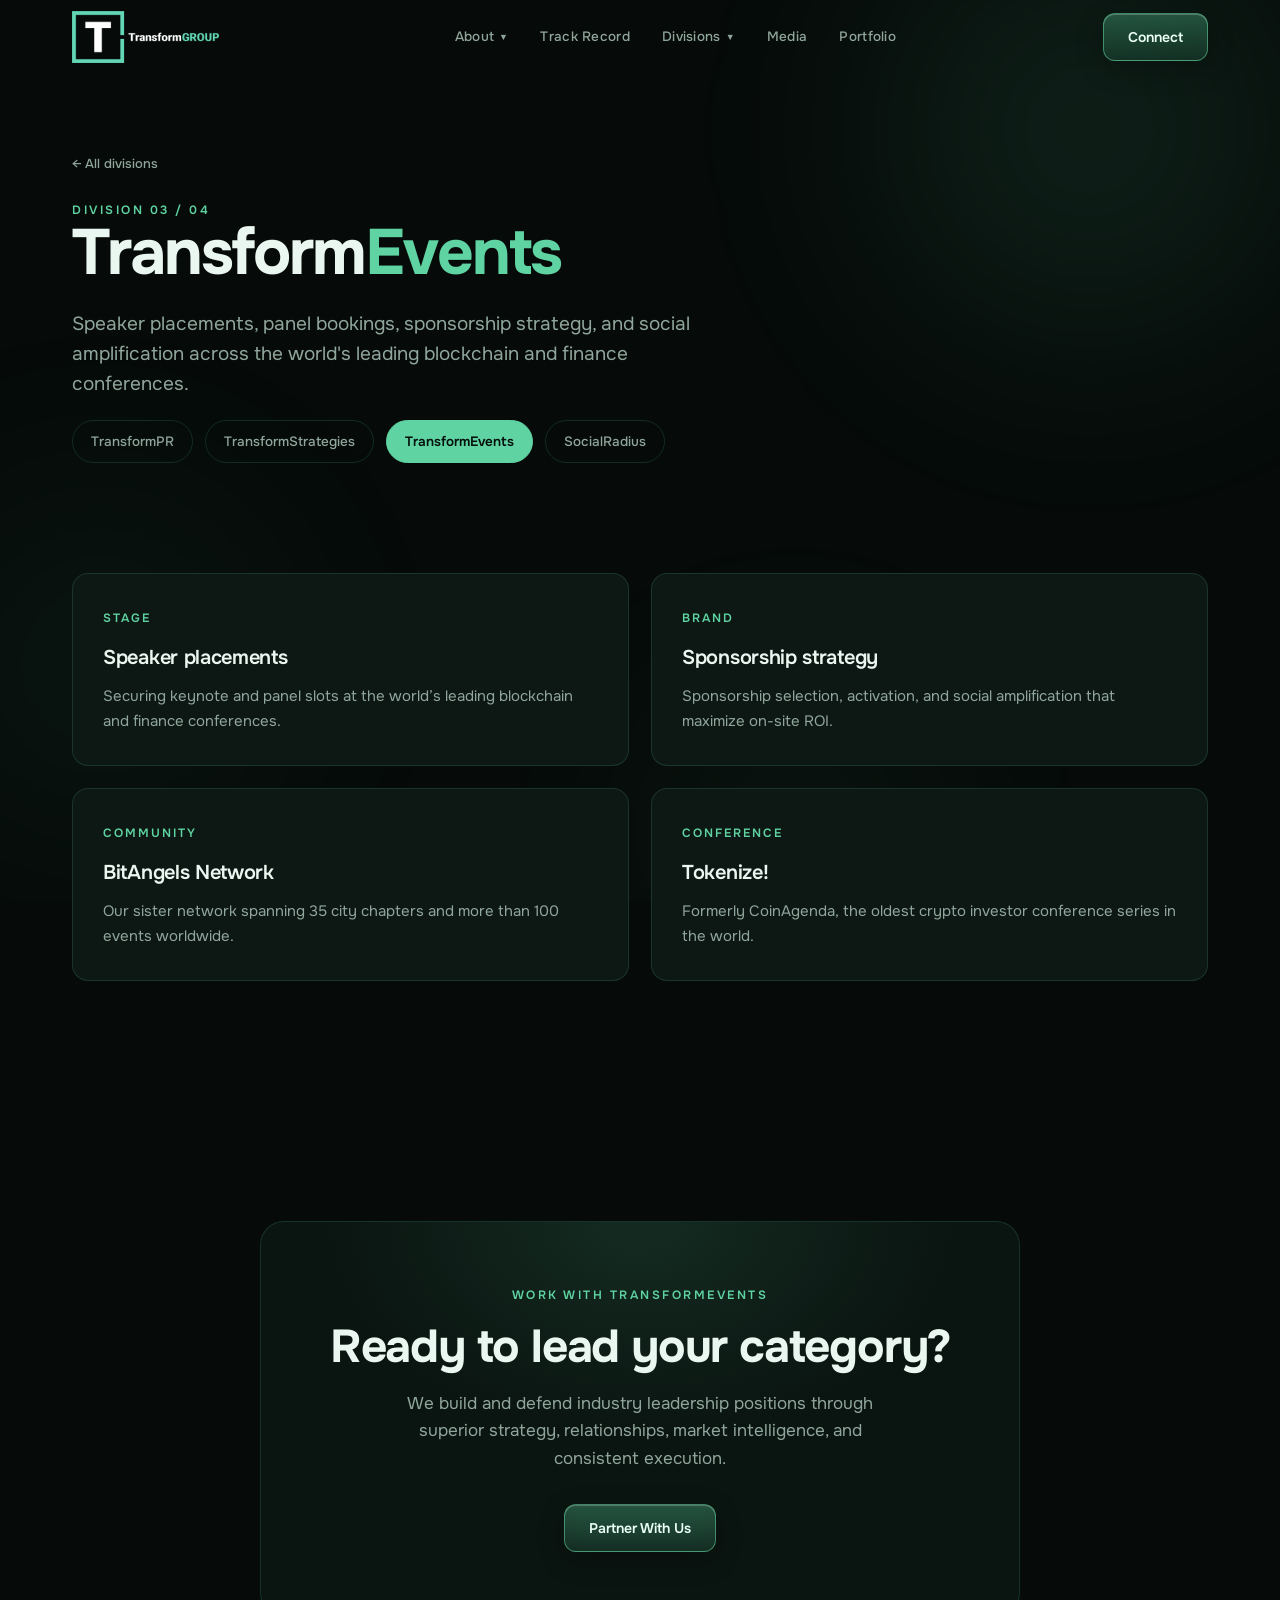
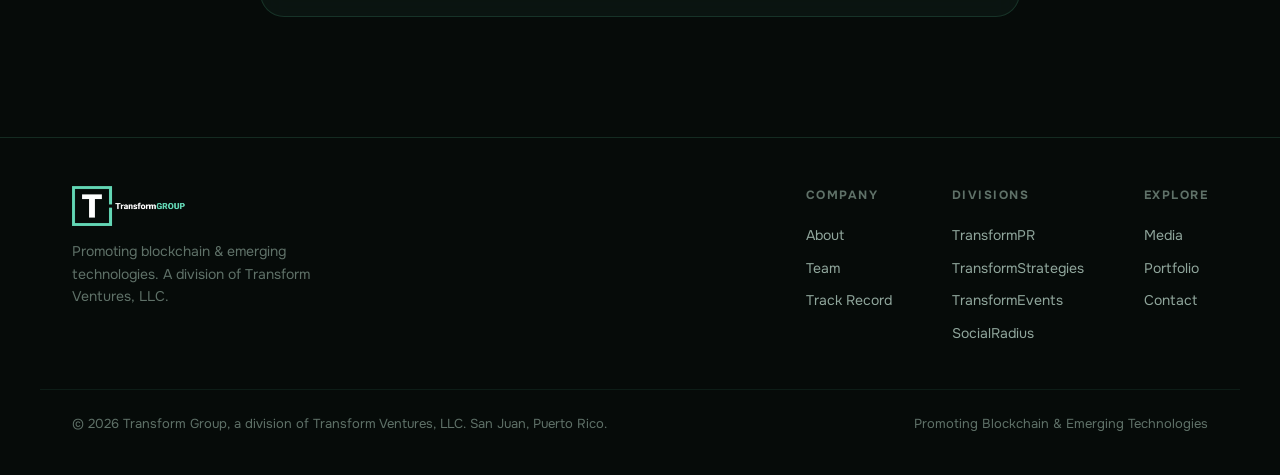
==== commit 2215bb33: "Mobile hero: tighten top spacing (pill sits higher) + cache-bust v7 Co-Authored-By: Claude Opus 4.8 " ====
--- a/division-events.html
+++ b/division-events.html
@@ -19,7 +19,7 @@
   <link rel="preconnect" href="https://fonts.googleapis.com">
   <link rel="preconnect" href="https://fonts.gstatic.com" crossorigin>
   <link href="https://fonts.googleapis.com/css2?family=Onest:wght@300;400;500;600;700;800&display=swap" rel="stylesheet">
-  <link rel="stylesheet" href="site.css?v=5">
+  <link rel="stylesheet" href="site.css?v=7">
   <!-- Structured data: BreadcrumbList -->
   <script type="application/ld+json">
   {"@context":"https://schema.org","@type":"BreadcrumbList","itemListElement":[{"@type":"ListItem","position":1,"name":"Home","item":"https://hannah435.github.io/transform-group-website/"},{"@type":"ListItem","position":2,"name":"Divisions","item":"https://hannah435.github.io/transform-group-website/#divisions"},{"@type":"ListItem","position":3,"name":"TransformEvents","item":"https://hannah435.github.io/transform-group-website/division-events.html"}]}
--- a/site.css
+++ b/site.css
@@ -2101,7 +2101,7 @@
       /* mobile hero: clean text only — 3D logo watermark hidden */
       .hero {
         min-height: auto;
-        padding: 100px 0 56px;
+        padding: 82px 0 48px;
       }
       .hero3d,
       .hero-scrim {
@@ -2496,3 +2496,45 @@
         transform: none;
       }
     }
+
+    /* mobile: team cards become a smaller swipeable, auto-advancing carousel */
+    @media (max-width: 860px) {
+      .team-cards {
+        display: flex;
+        position: relative;
+        grid-template-columns: none;
+        overflow-x: auto;
+        scroll-snap-type: x mandatory;
+        gap: 14px;
+        padding-bottom: 14px;
+        max-width: none;
+        margin: 0;
+        -webkit-overflow-scrolling: touch;
+        scrollbar-width: none;
+      }
+
+      .team-cards::-webkit-scrollbar {
+        display: none;
+      }
+
+      .team-cards .tmember {
+        flex: 0 0 62%;
+        scroll-snap-align: center;
+        padding: 14px 14px 20px;
+      }
+
+      .team-cards .tmember.reveal {
+        opacity: 1;
+        transform: none;
+      }
+
+      /* shorter photo so cards aren't overwhelming */
+      .team-cards .tphoto {
+        aspect-ratio: 1 / 1;
+        margin-bottom: 14px;
+      }
+
+      .team-cards .tmember h3 {
+        font-size: 17px;
+      }
+    }
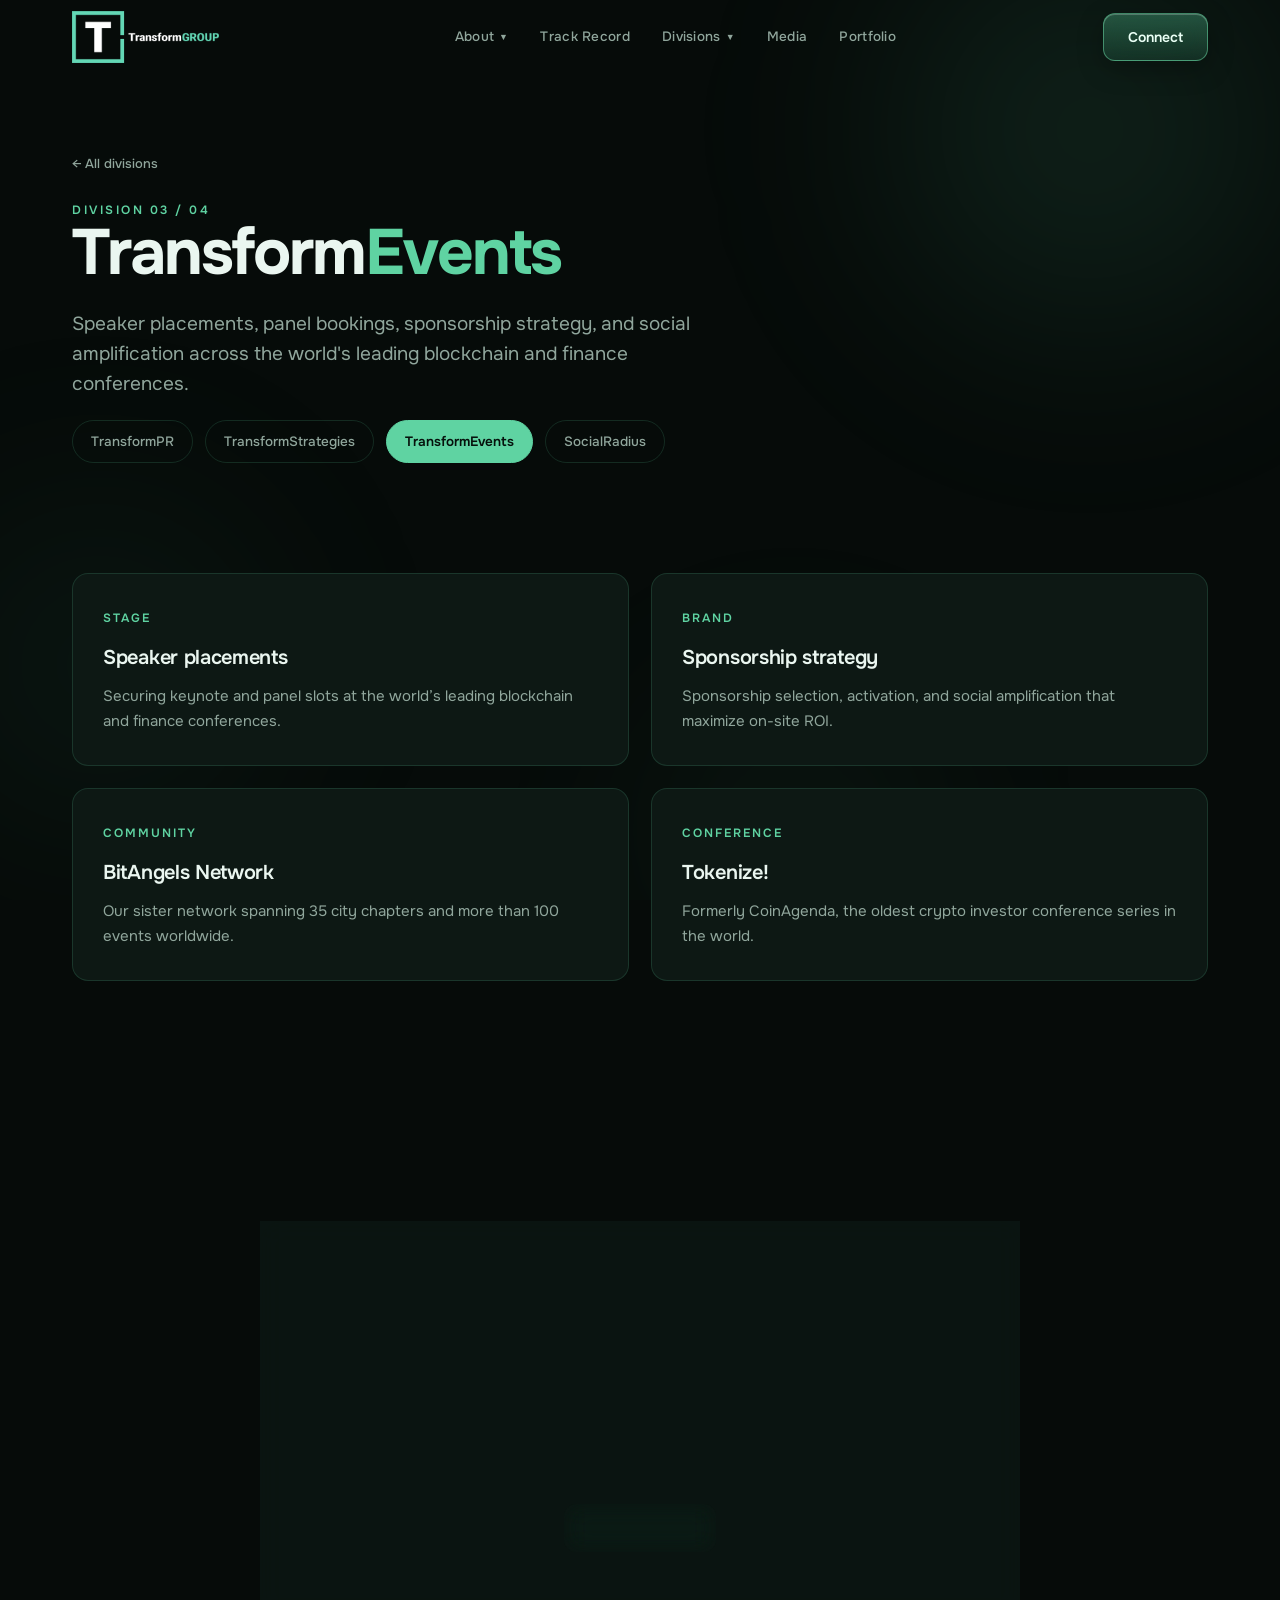
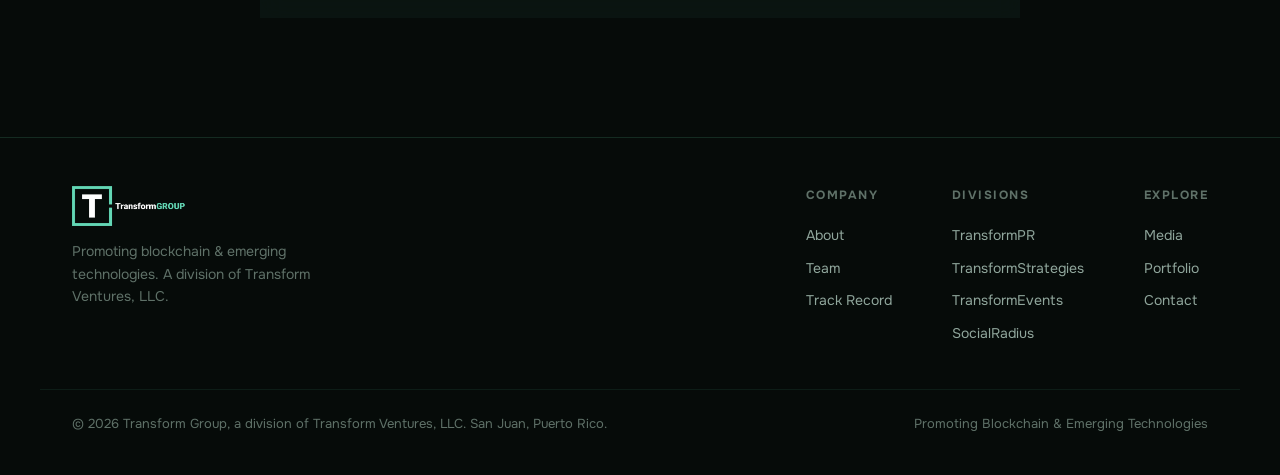
==== commit 71be63c3: "Mobile: portfolio filters as single horizontal scroll row + cache-bust v9 Co-Authored-By: Claude Opu" ====
--- a/division-events.html
+++ b/division-events.html
@@ -8,21 +8,21 @@
   <meta name="description" content="TransformEvents secures speaker placements, panel bookings, and sponsorship strategy across the world's leading blockchain and finance conferences.">
   <meta name="robots" content="index, follow, max-image-preview:large">
   <meta name="theme-color" content="#060b09">
-  <link rel="canonical" href="https://hannah435.github.io/transform-group-website/division-events.html">
+  <link rel="canonical" href="https://www.transformgroup.com/division-events.html">
   <meta property="og:type" content="website">
   <meta property="og:site_name" content="Transform Group">
   <meta property="og:title" content="TransformEvents, Conference Speaking & Sponsorship | Transform Group">
   <meta property="og:description" content="TransformEvents secures speaker placements, panel bookings, and sponsorship strategy across the world's leading blockchain and finance conferences.">
-  <meta property="og:url" content="https://hannah435.github.io/transform-group-website/division-events.html">
+  <meta property="og:url" content="https://www.transformgroup.com/division-events.html">
   <meta name="twitter:card" content="summary_large_image">
   <link rel="icon" type="image/svg+xml" href="data:image/svg+xml,%3Csvg xmlns='http://www.w3.org/2000/svg' viewBox='0 0 32 32'%3E%3Crect x='4' y='4' width='24' height='24' rx='5' fill='none' stroke='%235fd3a2' stroke-width='3'/%3E%3Cpath d='M11 12h10M16 12v9' stroke='%23ffffff' stroke-width='3' stroke-linecap='round'/%3E%3C/svg%3E">
   <link rel="preconnect" href="https://fonts.googleapis.com">
   <link rel="preconnect" href="https://fonts.gstatic.com" crossorigin>
   <link href="https://fonts.googleapis.com/css2?family=Onest:wght@300;400;500;600;700;800&display=swap" rel="stylesheet">
-  <link rel="stylesheet" href="site.css?v=7">
+  <link rel="stylesheet" href="site.css?v=9">
   <!-- Structured data: BreadcrumbList -->
   <script type="application/ld+json">
-  {"@context":"https://schema.org","@type":"BreadcrumbList","itemListElement":[{"@type":"ListItem","position":1,"name":"Home","item":"https://hannah435.github.io/transform-group-website/"},{"@type":"ListItem","position":2,"name":"Divisions","item":"https://hannah435.github.io/transform-group-website/#divisions"},{"@type":"ListItem","position":3,"name":"TransformEvents","item":"https://hannah435.github.io/transform-group-website/division-events.html"}]}
+  {"@context":"https://schema.org","@type":"BreadcrumbList","itemListElement":[{"@type":"ListItem","position":1,"name":"Home","item":"https://www.transformgroup.com/"},{"@type":"ListItem","position":2,"name":"Divisions","item":"https://www.transformgroup.com/#divisions"},{"@type":"ListItem","position":3,"name":"TransformEvents","item":"https://www.transformgroup.com/division-events.html"}]}
   </script>
 </head>
 
--- a/site.css
+++ b/site.css
@@ -2538,3 +2538,67 @@
         font-size: 17px;
       }
     }
+
+    /* mobile: compact contact form so it fits the screen */
+    @media (max-width: 560px) {
+      .contact-card {
+        padding: 30px 18px;
+      }
+
+      .contact-card h2 {
+        font-size: 30px;
+      }
+
+      .contact-card p {
+        font-size: 15px;
+        margin-bottom: 22px;
+      }
+
+      .contact-form {
+        gap: 11px;
+      }
+
+      .contact-form label {
+        margin-bottom: 4px;
+        font-size: 10.5px;
+      }
+
+      .contact-form input,
+      .contact-form textarea {
+        padding: 10px 12px;
+        font-size: 14px;
+        border-radius: 9px;
+      }
+
+      .contact-form textarea {
+        min-height: 84px;
+      }
+
+      .contact-form .btn {
+        padding: 12px 20px;
+      }
+    }
+
+    /* mobile: portfolio category filters as a single horizontal scroll row */
+    @media (max-width: 860px) {
+      .filters {
+        flex-wrap: nowrap;
+        justify-content: flex-start;
+        overflow-x: auto;
+        -webkit-overflow-scrolling: touch;
+        scrollbar-width: none;
+        padding-bottom: 4px;
+        margin-bottom: 26px;
+        -webkit-mask-image: linear-gradient(90deg, #000 92%, transparent);
+        mask-image: linear-gradient(90deg, #000 92%, transparent);
+      }
+
+      .filters::-webkit-scrollbar {
+        display: none;
+      }
+
+      .filter {
+        flex: 0 0 auto;
+        white-space: nowrap;
+      }
+    }
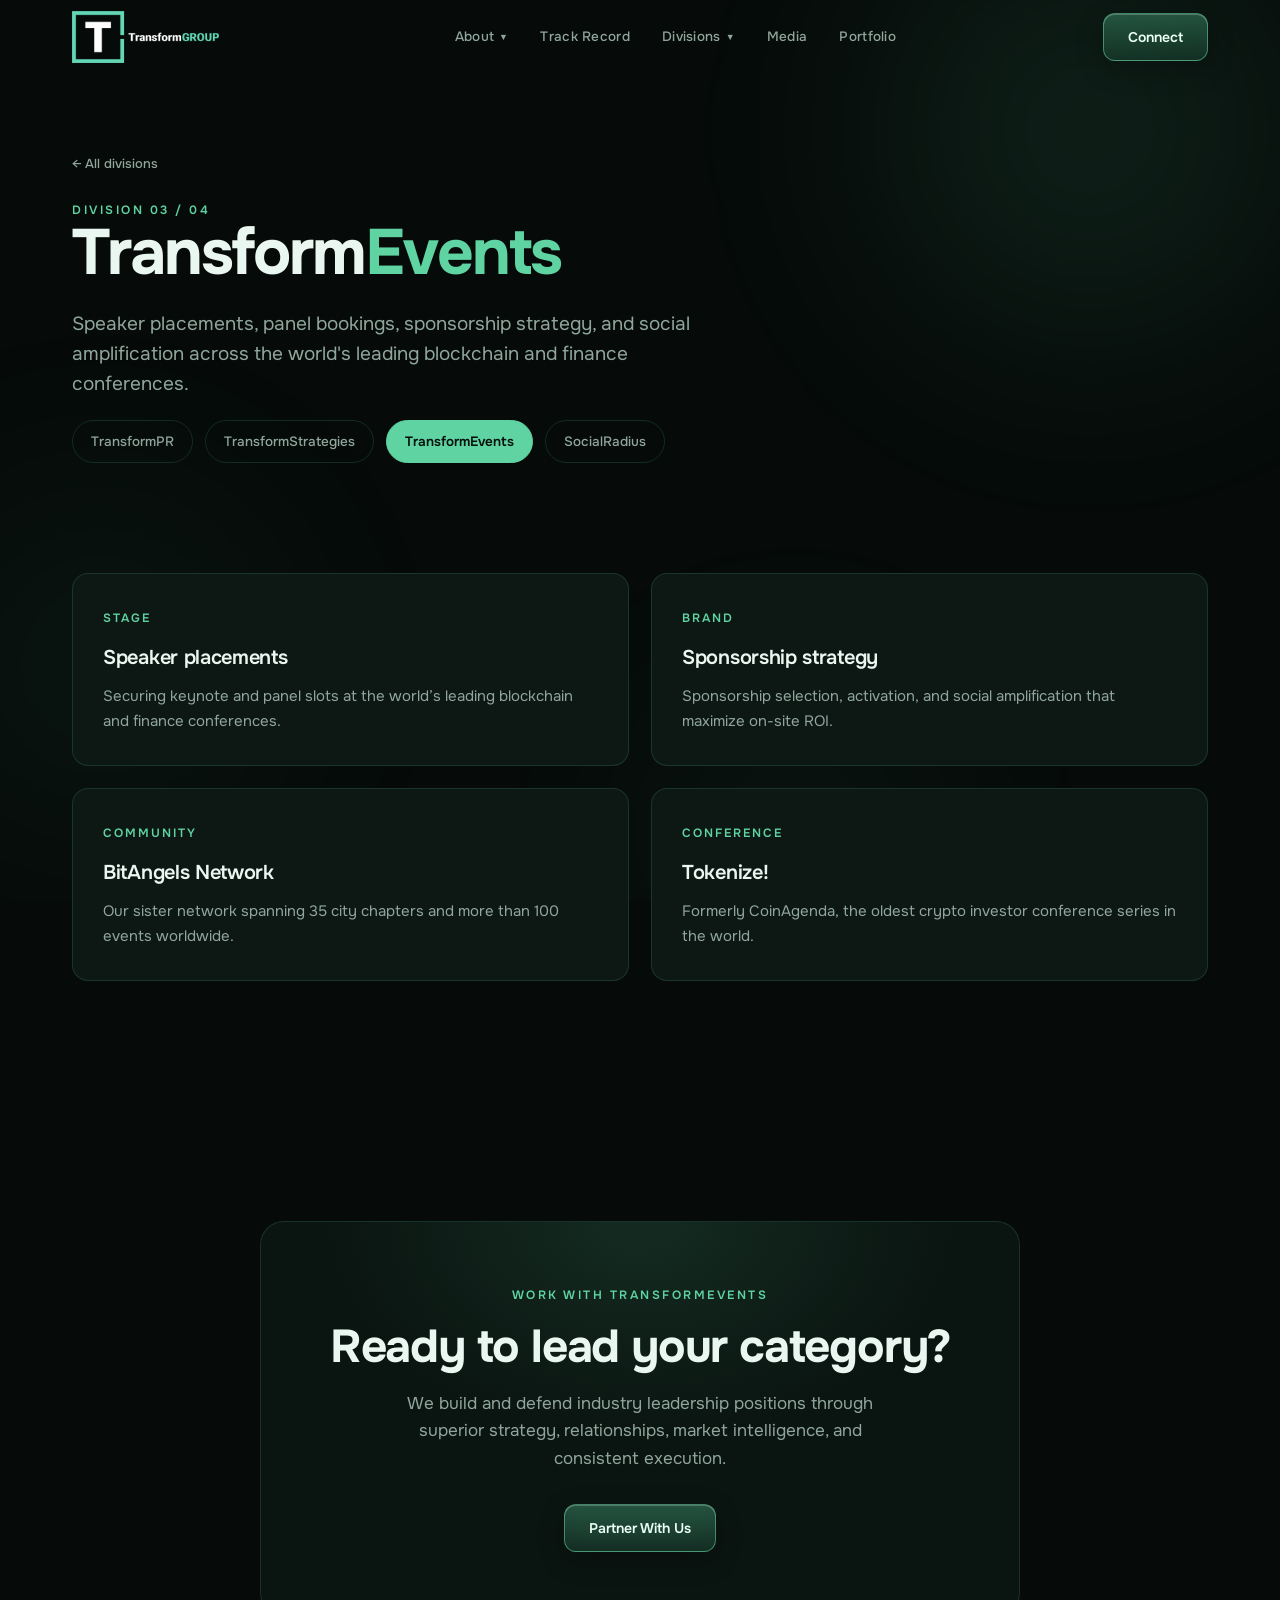
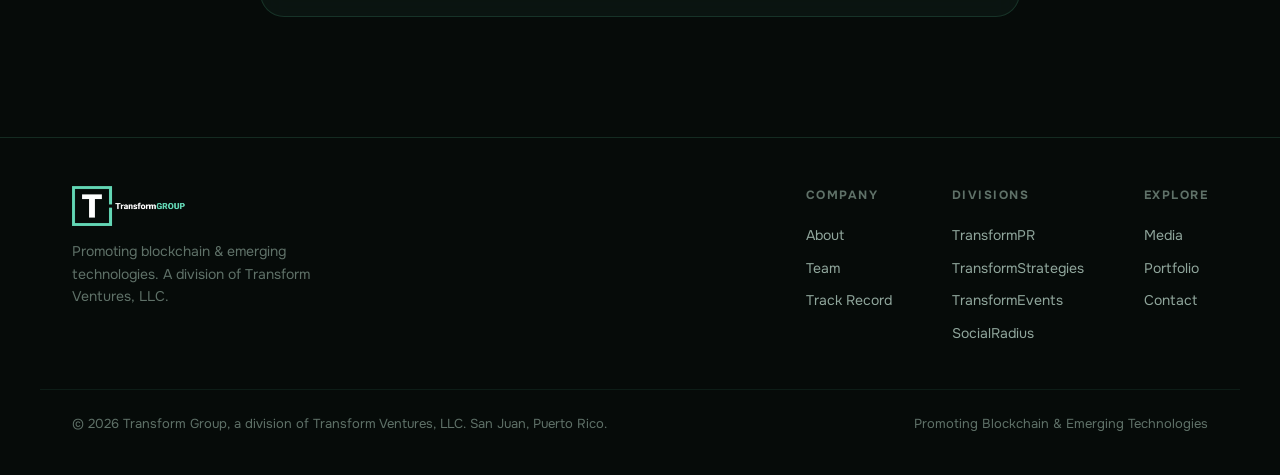
==== commit 76f6bebc: "Add per-page social/Twitter card images (team + 4 divisions) Co-Authored-By: Claude Opus 4.8 (1M con" ====
--- a/division-events.html
+++ b/division-events.html
@@ -15,6 +15,11 @@
   <meta property="og:description" content="TransformEvents secures speaker placements, panel bookings, and sponsorship strategy across the world's leading blockchain and finance conferences.">
   <meta property="og:url" content="https://www.transformgroup.com/division-events.html">
   <meta name="twitter:card" content="summary_large_image">
+  <meta property="og:image" content="https://www.transformgroup.com/og-events.png">
+  <meta property="og:image:width" content="1200">
+  <meta property="og:image:height" content="630">
+  <meta property="og:image:alt" content="TransformEvents: conferences, speaking and sponsorship">
+  <meta name="twitter:image" content="https://www.transformgroup.com/og-events.png">
   <link rel="icon" type="image/svg+xml" href="data:image/svg+xml,%3Csvg xmlns='http://www.w3.org/2000/svg' viewBox='0 0 32 32'%3E%3Crect x='4' y='4' width='24' height='24' rx='5' fill='none' stroke='%235fd3a2' stroke-width='3'/%3E%3Cpath d='M11 12h10M16 12v9' stroke='%23ffffff' stroke-width='3' stroke-linecap='round'/%3E%3C/svg%3E">
   <link rel="preconnect" href="https://fonts.googleapis.com">
   <link rel="preconnect" href="https://fonts.gstatic.com" crossorigin>
